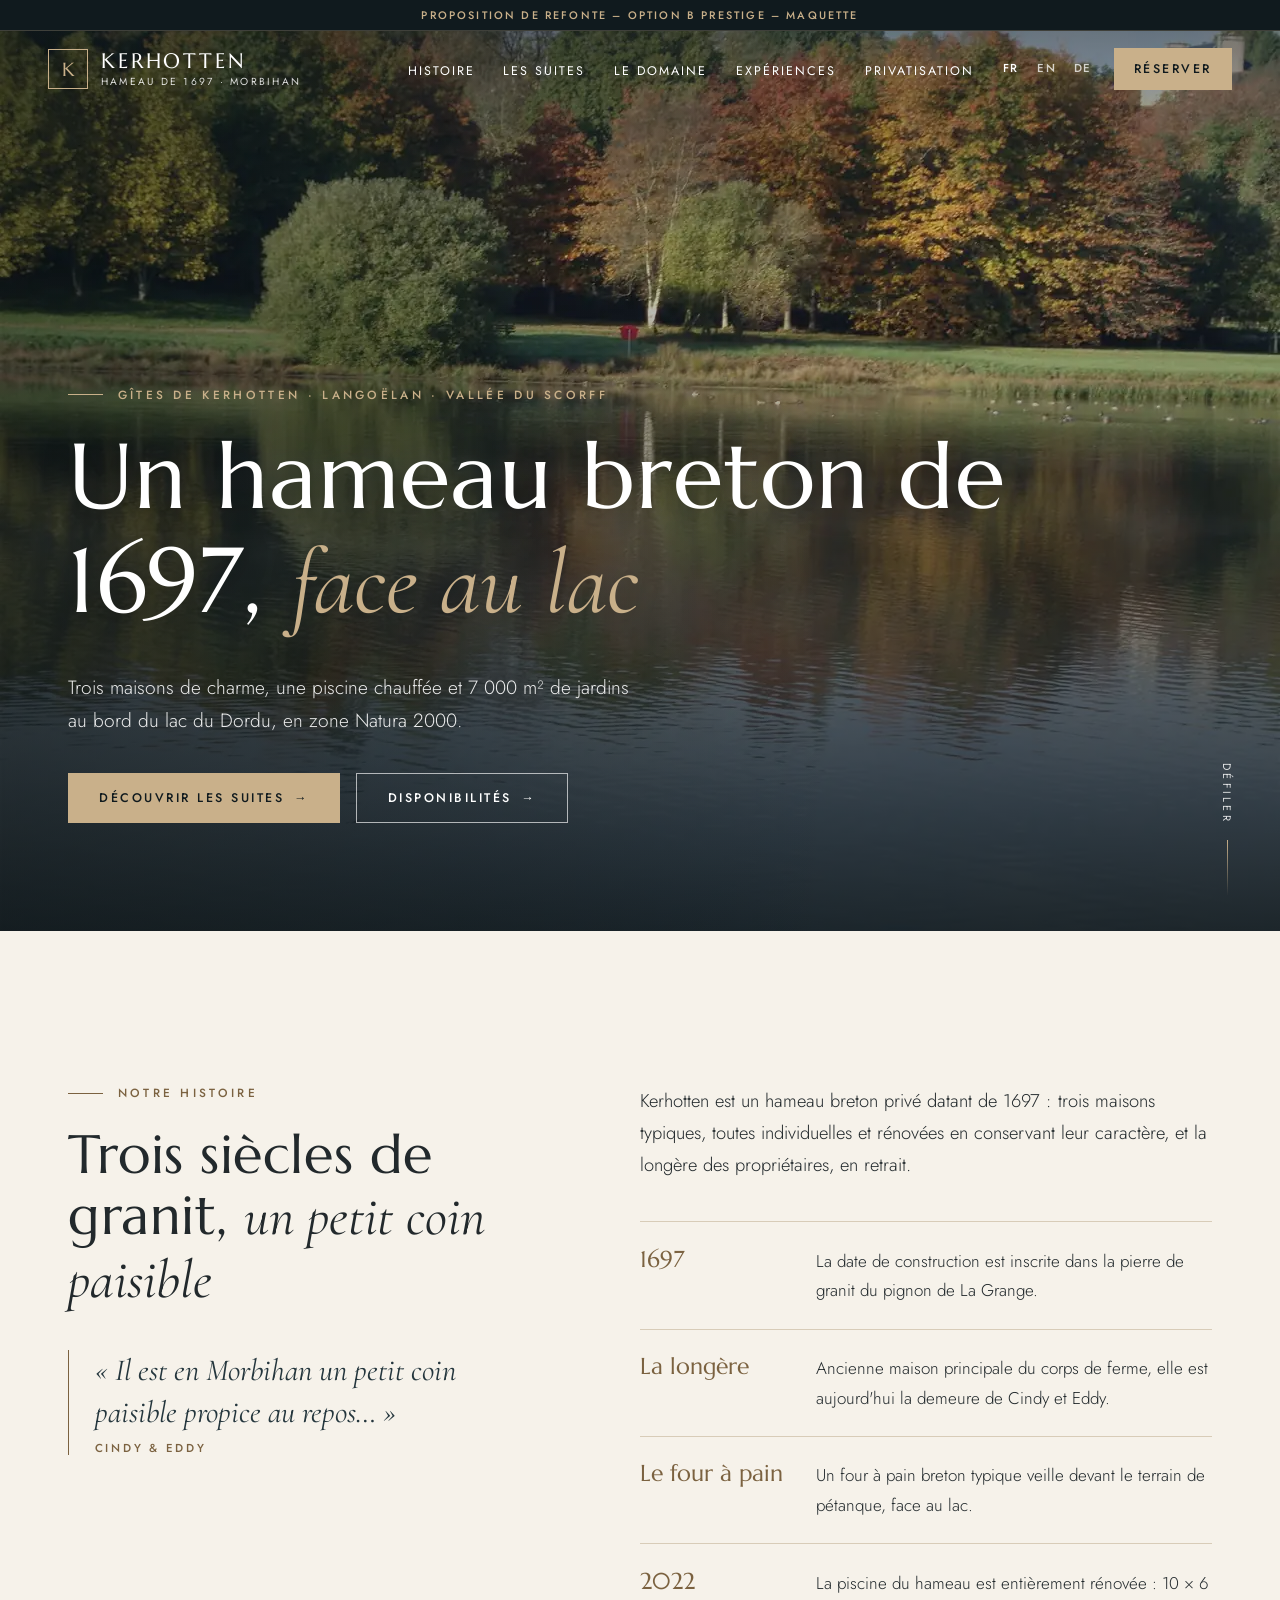
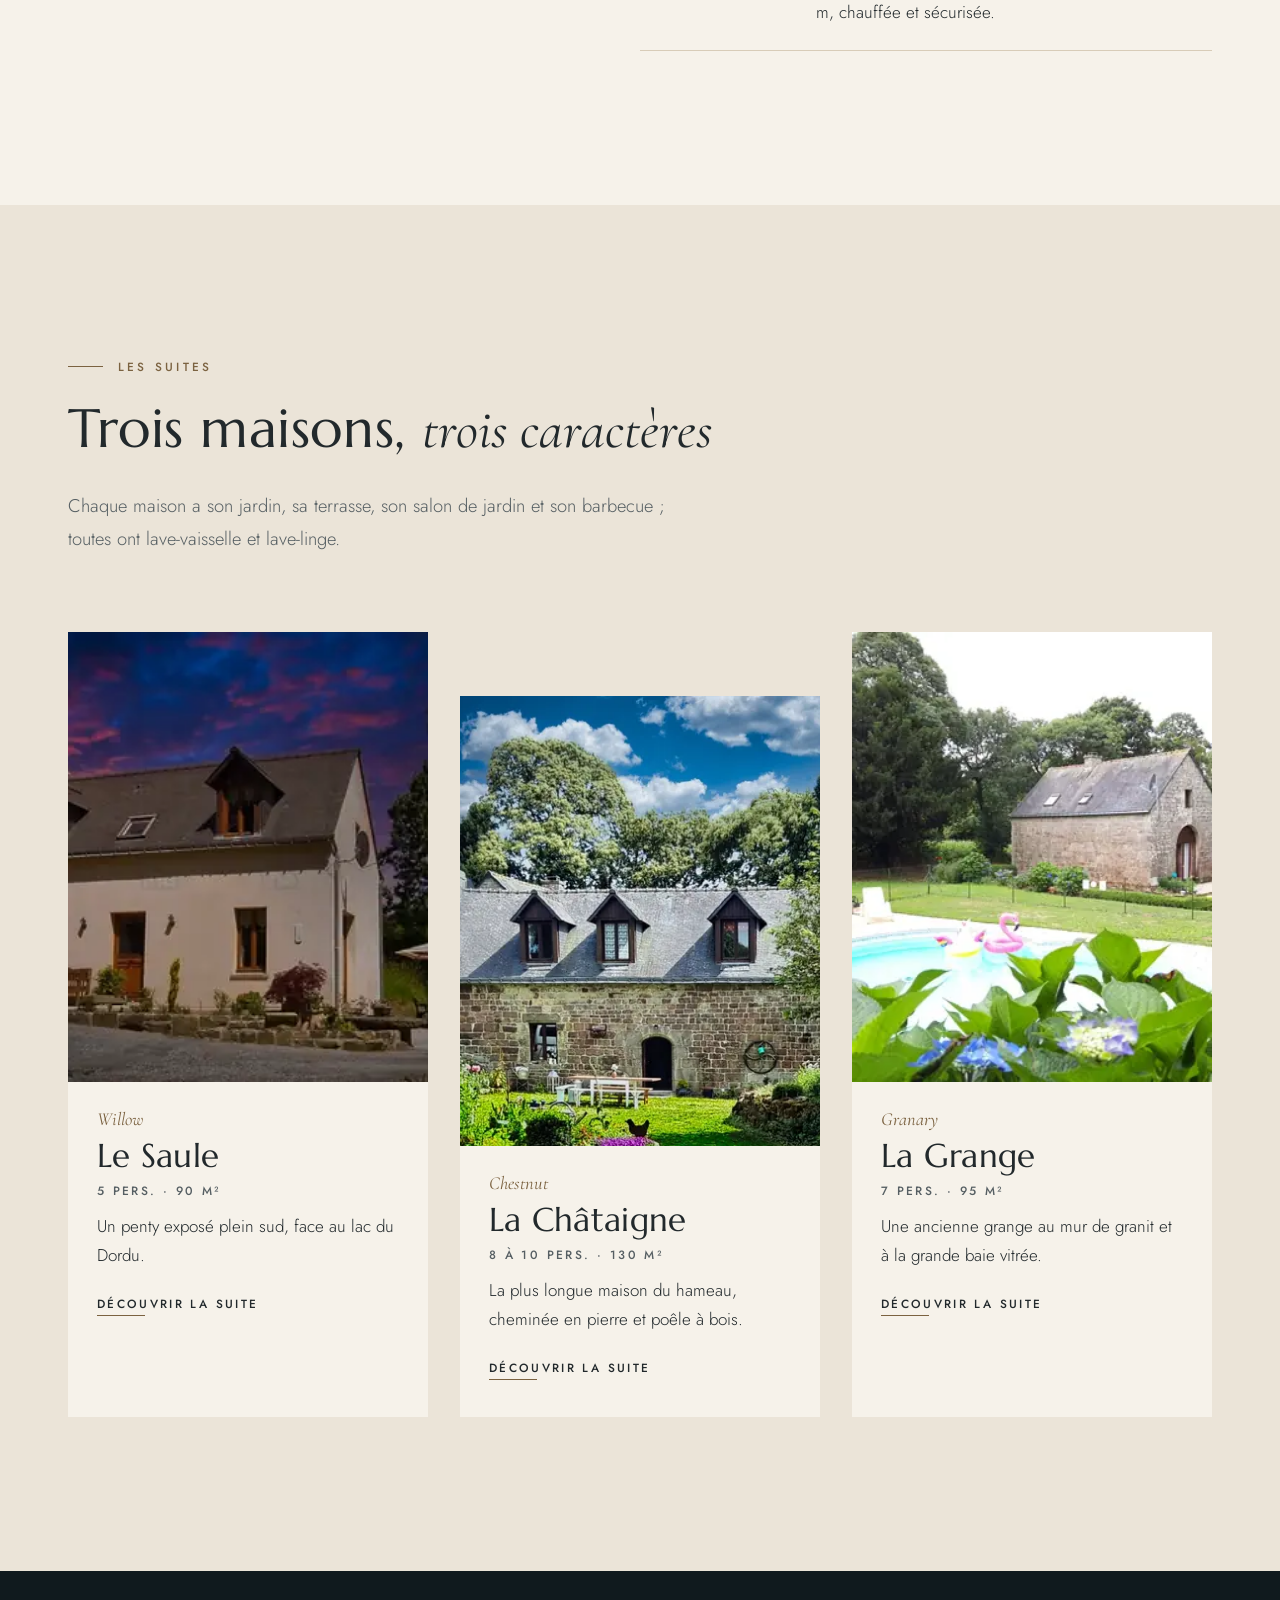
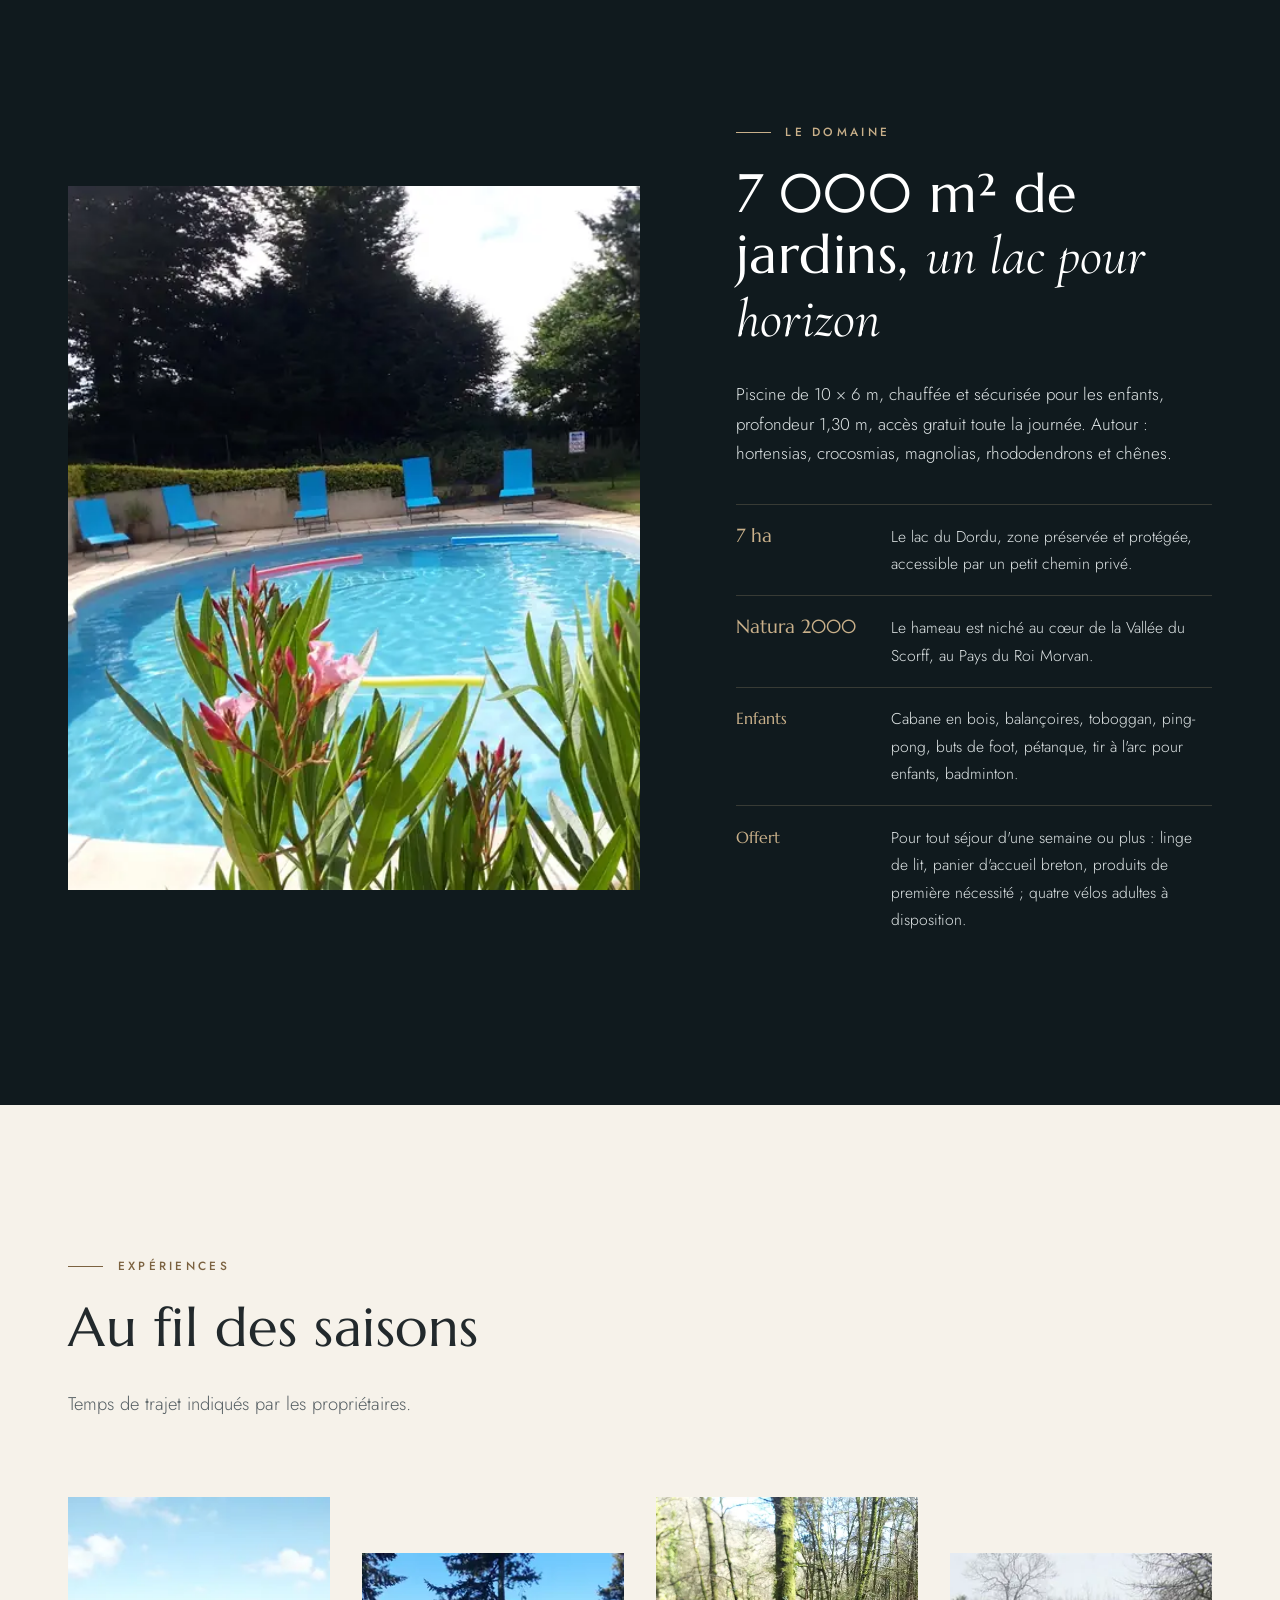
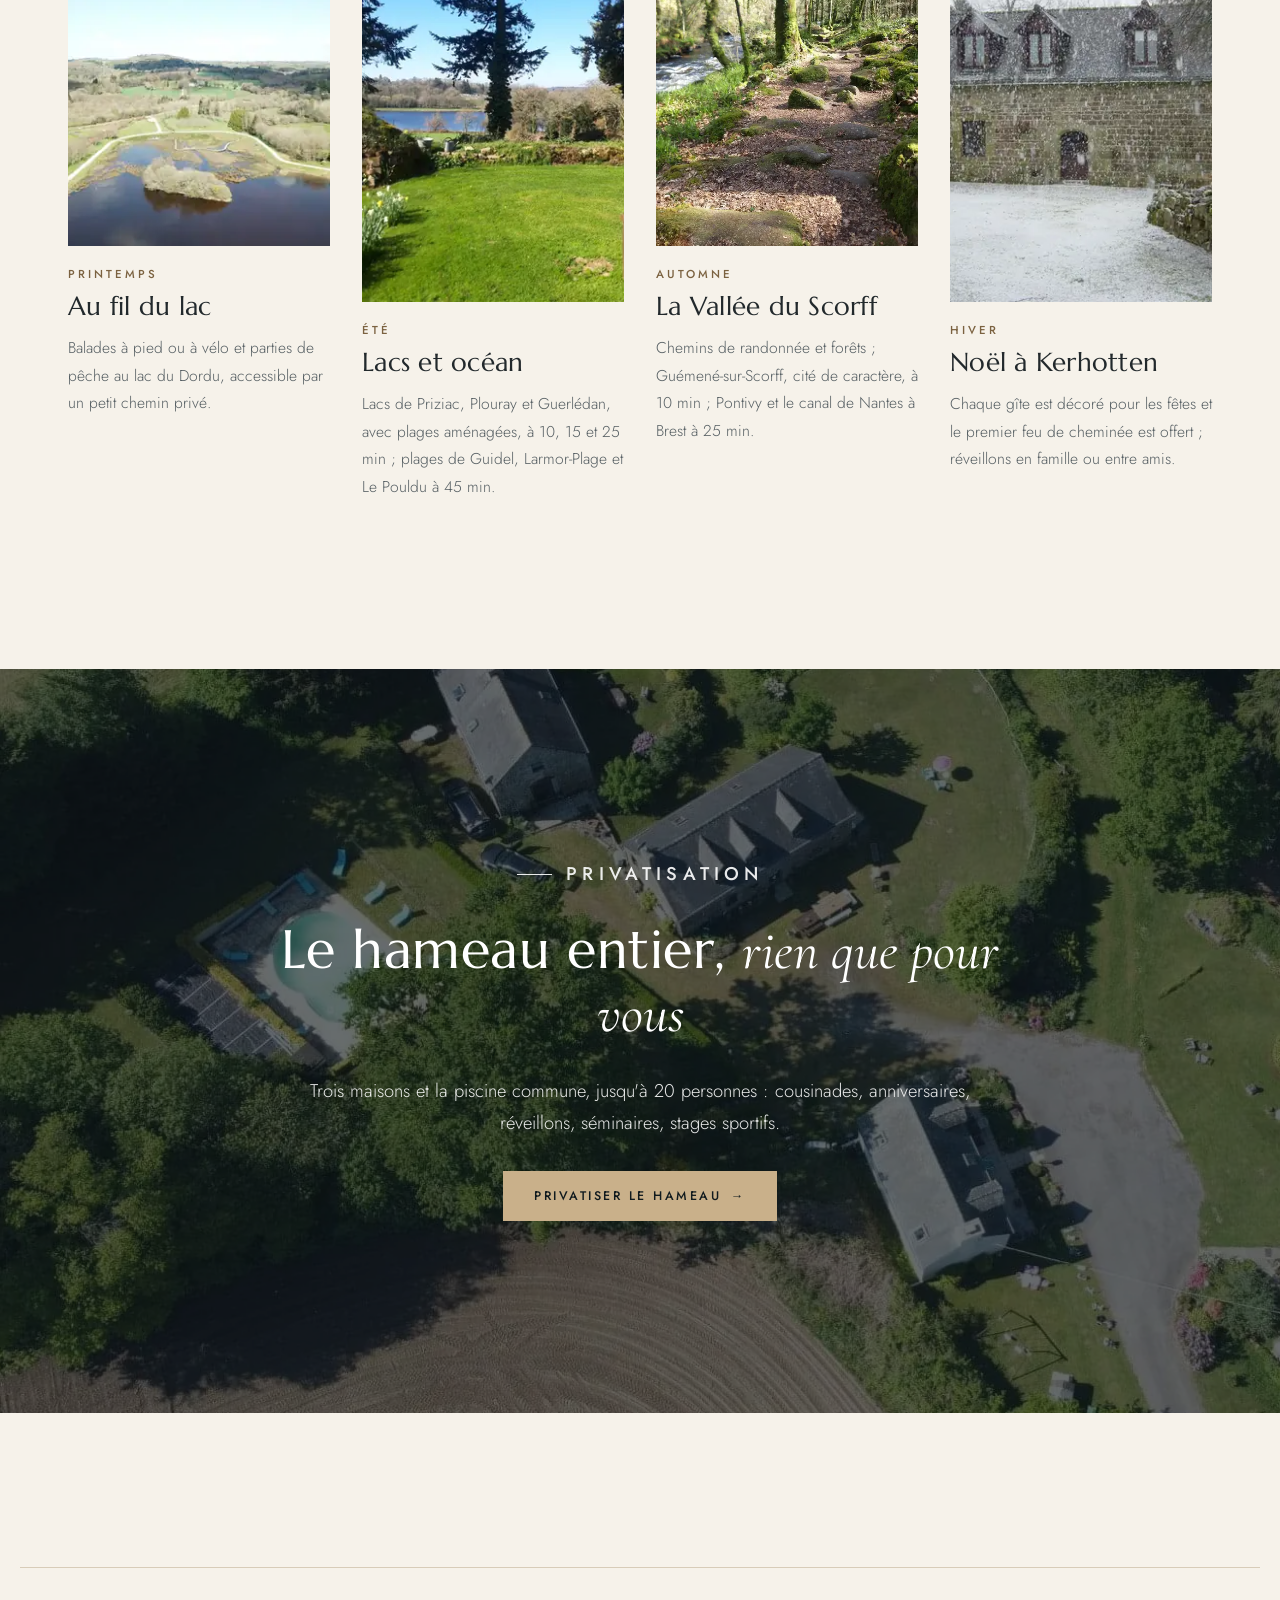
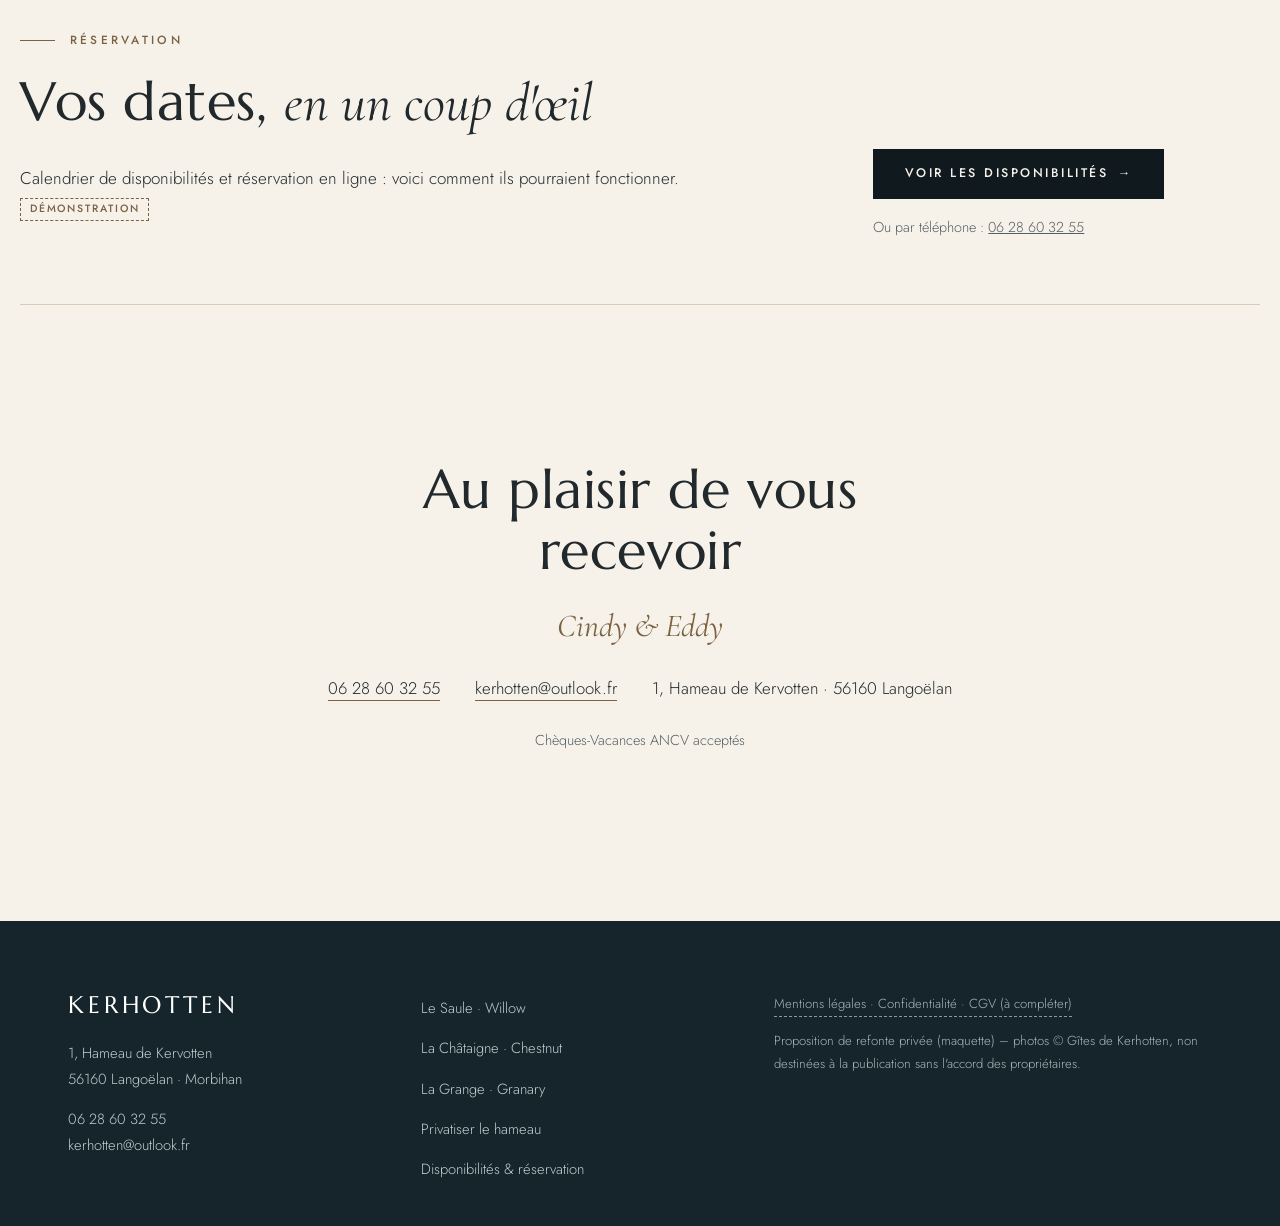
==== index.html @ 7ca5b853 "Option B prestige draft" ====
<!DOCTYPE html>
<!--
  Private redesign proposal, photos © Gîtes de Kerhotten, not for publication without owners' consent.
  Proposition de refonte – Option B « Prestige » – maquette privée. Photos © Gîtes de Kerhotten,
  ne pas publier sans l'accord écrit des propriétaires. Faits repris uniquement de www.gitesdekerhotten.fr ;
  tarifs, disponibilités et paiement = démonstration / emplacements à compléter.
-->
<html lang="fr">
<head>
<meta charset="utf-8">
<meta name="viewport" content="width=device-width, initial-scale=1">
<title data-i18n-doc="kcd90d33">Gîtes de Kerhotten – hameau breton de 1697 face au lac du Dordu, Morbihan</title>
<meta name="description" content="Trois maisons de charme, piscine chauffée et 7 000 m² de jardins face au lac du Dordu, en zone Natura 2000, à Langoëlan (Morbihan). Privatisation jusqu&#x27;à 20 personnes." data-i18n-desc="kdff4231">
<!-- Maquette privée : ne pas indexer (à retirer uniquement après accord des propriétaires) -->
<meta name="robots" content="noindex, nofollow">
<link rel="canonical" href="https://www.gitesdekerhotten.fr/">
<meta name="theme-color" content="#101a1e">
<meta property="og:type" content="website">
<meta property="og:locale" content="fr_FR">
<meta property="og:site_name" content="Gîtes de Kerhotten">
<meta property="og:title" content="Gîtes de Kerhotten – hameau breton de 1697 face au lac du Dordu, Morbihan">
<meta property="og:description" content="Trois maisons de charme, piscine chauffée et 7 000 m² de jardins face au lac du Dordu, en zone Natura 2000, à Langoëlan (Morbihan). Privatisation jusqu&#x27;à 20 personnes.">
<meta property="og:image" content="assets/img/og.jpg">
<meta name="twitter:card" content="summary_large_image">
<link rel="preload" href="assets/fonts/marcellus-latin-400-normal.woff2" as="font" type="font/woff2" crossorigin>
<link rel="preload" href="assets/fonts/jost-latin-400-normal.woff2" as="font" type="font/woff2" crossorigin>
<link rel="preload" as="image" type="image/webp" media="(max-aspect-ratio: 4/5)" imagesrcset="assets/img/hero-automne-p480.webp 480w, assets/img/hero-automne-p720.webp 720w" imagesizes="100vw" fetchpriority="high"><link rel="preload" as="image" type="image/webp" media="(min-aspect-ratio: 4.01/5)" imagesrcset="assets/img/hero-automne-480.webp 480w, assets/img/hero-automne-800.webp 800w, assets/img/hero-automne-1280.webp 1280w" imagesizes="100vw" fetchpriority="high">
<link rel="icon" href="data:image/svg+xml,%3Csvg xmlns='http://www.w3.org/2000/svg' viewBox='0 0 32 32'%3E%3Crect width='32' height='32' fill='%23101a1e'/%3E%3Ctext x='16' y='22' font-size='16' text-anchor='middle' fill='%23c9b08a' font-family='Georgia,serif'%3EK%3C/text%3E%3C/svg%3E">
<style>@font-face{font-family:Marcellus;font-weight:400;font-style:normal;font-display:swap;src:url(assets/fonts/marcellus-latin-400-normal.woff2)format("woff2")}@font-face{font-family:Jost;font-weight:300;font-style:normal;font-display:swap;src:url(assets/fonts/jost-latin-300-normal.woff2)format("woff2")}@font-face{font-family:Jost;font-weight:400;font-style:normal;font-display:swap;src:url(assets/fonts/jost-latin-400-normal.woff2)format("woff2")}@font-face{font-family:Jost;font-weight:500;font-style:normal;font-display:swap;src:url(assets/fonts/jost-latin-500-normal.woff2)format("woff2")}@font-face{font-family:"Cormorant Garamond";font-weight:400;font-style:italic;font-display:swap;src:url(assets/fonts/cormorant-garamond-latin-400-italic.woff2)format("woff2")}:root{--ink:#101a1e;--night:#16252b;--slate:#24363d;--ivory:#f6f2ea;--stone:#ebe4d8;--sand:#d8ccb8;--gold:#c9b08a;--gold-d:#7b6240;--text:#22292c;--muted:#565f63;--display:Marcellus,"Times New Roman",serif;--accent:"Cormorant Garamond",Georgia,serif;--sans:Jost,"Helvetica Neue",Arial,sans-serif;--wrap:1240px;--g:clamp(1.25rem,5vw,3rem);--sec:clamp(5rem,12vw,10rem);--e:cubic-bezier(.22,.61,.36,1)}*,::after,::before{box-sizing:border-box}html{-webkit-text-size-adjust:100%;scroll-behavior:smooth;scroll-padding-top:6rem}body{margin:0;background:var(--ivory);color:var(--text);font:300 1.0625rem/1.75 var(--sans);-webkit-font-smoothing:antialiased;overflow-x:clip}img{max-width:100%;height:auto}img,picture{display:block}.card-img picture,.dom-img picture,.p-img picture,.s-hero-img picture,.season-img picture,picture:has(>.cover){height:100%}a{color:inherit}:focus-visible{outline:2px solid var(--gold-d);outline-offset:3px}.ftr :focus-visible,.hdr:not(.solid) :focus-visible,.hero :focus-visible,.hire :focus-visible,.p-hero :focus-visible{outline-color:var(--gold)}h1,h2,h3{font-family:var(--display);font-weight:400;line-height:1.12;margin:0 0 .55em;letter-spacing:.01em}h1 em,h2 em{font-family:var(--accent);font-style:italic;font-weight:400;letter-spacing:0}h2{font-size:clamp(2rem,4.4vw,3.4rem)}h3{font-size:clamp(1.35rem,2vw,1.6rem)}p{margin:0 0 1em}.wrap{max-width:var(--wrap);margin:0 auto;padding:0 var(--g)}.skip,.sr{position:absolute}.sr{top:0;left:0;width:1px;height:1px;margin:-1px;padding:0;border:0;overflow:hidden;clip:rect(0 0 0 0);clip-path:inset(50%);white-space:nowrap}.skip{left:1rem;top:-5rem;z-index:200;background:var(--ink);color:#fff;padding:.7rem 1rem}.skip:focus{top:1rem}.small{font-size:.9rem;color:var(--muted)}.kicker{font:500 .74rem/1.4 var(--sans);letter-spacing:.28em;text-transform:uppercase;color:var(--gold);margin-bottom:1.4rem;display:flex;align-items:center;gap:.9rem}.kicker::before{content:"";width:2.2rem;height:1px;background:currentColor;flex:none}.kicker-dark{color:var(--gold-d)}.lead{font-size:1.15rem;color:var(--muted);max-width:40rem}.sec{padding:var(--sec)0}.sec-head{max-width:46rem;margin-bottom:clamp(3rem,6vw,5rem)}.btn{display:inline-flex;align-items:center;justify-content:center;gap:.6rem;min-height:50px;padding:.9rem 1.9rem;font:500 .78rem/1.2 var(--sans);letter-spacing:.2em;text-transform:uppercase;text-decoration:none;border:1px solid transparent;cursor:pointer;transition:background-color .4s var(--e),color .4s var(--e),border-color .4s var(--e)}.btn-gold{background:var(--gold);color:var(--ink)}.btn-gold:hover{background:#dcc6a1}.btn-dark{background:var(--ink);color:var(--ivory)}.btn-dark:hover{background:var(--slate)}.btn-line{border-color:rgba(255,255,255,.65);color:#fff}.btn-line:hover{background:rgba(255,255,255,.1)}.btn-line-dark{border-color:var(--ink);color:var(--ink)}.btn-line-dark:hover{background:var(--ink);color:var(--ivory)}.btn-block{width:100%}.btn::after{content:"→";transition:transform .4s var(--e)}.btn:hover::after{transform:translateX(4px)}.btn[href^=mailto]::after,.btn[href^=tel]::after,.hdr-cta::after{content:none}.mock-strip{margin:0;background:var(--ink);color:var(--gold);text-align:center;font:500 .68rem/1.3 var(--sans);letter-spacing:.2em;text-transform:uppercase;padding:.5rem 1rem;position:relative;z-index:60;border-bottom:1px solid rgba(201,176,138,.25)}.hdr{position:sticky;top:0;z-index:50;background:var(--ivory);border-bottom:1px solid rgba(16,26,30,.08);transition:background-color .5s var(--e),border-color .5s}.hire-page .hdr,.home .hdr{position:fixed;left:0;right:0;top:auto;background:0 0;border-color:transparent;color:#fff}.hire-page .hdr.solid,.home .hdr.solid{position:fixed;top:0;background:rgba(16,26,30,.94);border-color:rgba(201,176,138,.2);-webkit-backdrop-filter:blur(8px);backdrop-filter:blur(8px)}.brand,.hdr-in{display:flex;align-items:center}.hdr-in{gap:1.2rem;min-height:76px;max-width:1440px;margin:0 auto;padding:0 var(--g)}.brand{gap:.8rem;text-decoration:none;margin-right:auto}.brand-k{width:40px;height:40px;display:grid;place-items:center;border:1px solid currentColor;font:400 1.2rem/1 var(--display);color:var(--gold-d)}.facts strong,.hero h1 em,.hire-page .brand-k,.home .brand-k,.p-hero h1 em{color:var(--gold)}.brand-t{display:flex;flex-direction:column;font:400 1.3rem/1 var(--display);letter-spacing:.14em}.brand-t,.brand-t small,.nav a{text-transform:uppercase}.brand-t small{font:400 .64rem/1 var(--sans);letter-spacing:.22em;margin-top:.35rem;opacity:.85}.nav ul{gap:1.8rem;list-style:none;margin:0;padding:0}.nav a{text-decoration:none;font:400 .78rem/1 var(--sans);letter-spacing:.16em;padding:.6rem 0;background:linear-gradient(var(--gold),var(--gold))0 100%/0 1px no-repeat;transition:background-size .5s var(--e)}.nav a:hover,.nav a[aria-current],.s-link:hover .more{background-size:100% 1px}.hdr-act{align-items:center;gap:.8rem}.hdr-act,.lang,.nav ul{display:flex}.lang button,.quote footer{font:500 .72rem/1 var(--sans)}.lang button{background:0 0;letter-spacing:.12em;min-width:36px;min-height:40px;opacity:.75;border-bottom:1px solid transparent}.lang button[aria-pressed=true]{opacity:1;border-bottom-color:var(--gold)}.hdr-cta{min-height:42px;padding:.6rem 1.2rem}.burger,.lang button{border:0;color:inherit;cursor:pointer}.burger{display:none;width:44px;height:44px;position:relative}.burger i,.burger i::after,.burger i::before{position:absolute;width:22px;height:1px;background:currentColor;transition:transform .4s var(--e),opacity .3s}.burger i{left:11px;top:22px}.burger i::after,.burger i::before{content:"";left:0}.burger i::before{top:-7px}.burger i::after{top:7px}.burger,.burger[aria-expanded=true] i{background:0 0}.burger[aria-expanded=true] i::before{transform:translateY(7px) rotate(45deg)}.burger[aria-expanded=true] i::after{transform:translateY(-7px) rotate(-45deg)}@media (max-width:1099px){.burger,.nav a,.nav.open{display:block}.hdr-cta,.nav{display:none}.nav{position:absolute;left:0;right:0;top:100%;background:var(--ink);color:var(--ivory);border-top:1px solid rgba(201,176,138,.2)}.nav ul{flex-direction:column;gap:0;padding:.5rem var(--g) 1.5rem}.nav a{padding:1rem 0;font-size:.85rem;border-bottom:1px solid rgba(255,255,255,.08);background:0 0}}@media (max-width:420px){.brand-t small{display:none}.lang button{min-width:32px}.hdr-in{gap:.6rem}.hdr-act{gap:.3rem}}@media (max-width:360px){.brand{gap:.5rem}.brand-k{width:34px;height:34px}.brand-t{font-size:1.05rem;letter-spacing:.08em}.lang button{min-width:30px}}.hero{position:relative;height:100vh;height:100svh;min-height:560px;display:flex;align-items:flex-end;color:#fff;overflow:hidden;background:var(--ink)}.hero-media{position:absolute;inset:0;overflow:hidden}.hero-img,.hero-media picture{width:100%;height:100%}.hero-img{object-fit:cover;transform-origin:55% 45%}.hero-veil{position:absolute;inset:0;background:linear-gradient(90deg,rgba(10,18,21,.45)0,rgba(10,18,21,0) 65%),linear-gradient(180deg,rgba(10,18,21,.55)0,rgba(10,18,21,.15) 25%,rgba(10,18,21,.35) 45%,rgba(10,18,21,.88) 100%)}.hero-txt{position:relative;width:100%;max-width:var(--wrap);margin:0 auto;padding:0 var(--g) clamp(5rem,12vh,8rem)}.hero h1,.p-hero h1{font-size:clamp(2.6rem,7.2vw,6rem);max-width:15ch;margin-bottom:.4em;text-shadow:0 2px 30px rgba(0,0,0,.3)}.hero-sub{font-size:clamp(1.05rem,1.5vw,1.25rem);max-width:36rem;color:rgba(255,255,255,.9)}.hero-cta{display:flex;flex-wrap:wrap;gap:1rem;margin-top:2.2rem}.hero-cta.center{justify-content:center}.scroll-cue{position:absolute;right:var(--g);bottom:2.2rem;writing-mode:vertical-rl;font:400 .68rem/1 var(--sans);letter-spacing:.3em;text-transform:uppercase;text-decoration:none;color:rgba(255,255,255,.85);padding-bottom:4.5rem}.scroll-cue::after{content:"";position:absolute;left:50%;bottom:0;width:1px;height:3.5rem;background:linear-gradient(var(--gold),transparent)}@media (max-width:700px){.scroll-cue{display:none}}.story-grid{display:grid;gap:3rem}.quote{margin:2.5rem 0 0;padding:0 0 0 1.6rem;border-left:1px solid var(--gold-d)}.quote p{font:italic 400 clamp(1.5rem,2.4vw,2rem)/1.35 var(--accent);color:var(--slate);margin-bottom:.6rem}.quote footer{letter-spacing:.24em;text-transform:uppercase;color:var(--gold-d)}.story-body>p{font-size:1.15rem}.timeline{list-style:none;margin:2.5rem 0 0;padding:0;border-top:1px solid var(--sand)}.timeline li{display:grid;grid-template-columns:9.5rem 1fr;gap:1.5rem;padding:1.4rem 0;border-bottom:1px solid var(--sand);align-items:baseline}.timeline p{margin:0}.tl-y{font:400 1.45rem/1.2 var(--display);color:var(--gold-d)}@media (max-width:560px){.timeline li{grid-template-columns:1fr;gap:.3rem}}@media (min-width:960px){.story-grid{grid-template-columns:5fr 6fr;gap:6rem;align-items:start}.story-lead{position:sticky;top:8rem}}.suites{background:var(--stone)}.suite-cards{list-style:none;margin:0;padding:0;display:grid;gap:2.5rem}.s-link{display:block;text-decoration:none;color:inherit;height:100%;background:var(--ivory)}.s-img{aspect-ratio:4/5;overflow:hidden}.cover,.s-img picture{width:100%;height:100%;object-fit:cover}.s-img img,.season-img img{transition:transform 1.4s var(--e)}.s-link:hover .s-img img,.season:hover .season-img img{transform:scale(1.05)}.s-txt{padding:1.8rem 1.8rem 2.2rem}.s-en{font:italic 400 1.15rem/1 var(--accent);color:var(--gold-d);margin-bottom:.5rem}.s-txt h3{font-size:clamp(1.8rem,2.6vw,2.2rem);margin-bottom:.3em}.more,.s-spec{letter-spacing:.2em;text-transform:uppercase}.s-spec{font:500 .75rem/1.3 var(--sans);color:var(--muted)}.more{display:inline-block;margin-top:.4rem;font:500 .74rem/1 var(--sans);padding-bottom:.4rem;background:linear-gradient(var(--gold-d),var(--gold-d))0 100%/30% 1px no-repeat;transition:background-size .6s var(--e)}@media (min-width:900px){.suite-cards{grid-template-columns:repeat(3,1fr);gap:2rem}.s-card:nth-child(2){margin-top:4rem}}.domaine{background:var(--ink);color:#dfe5e6}.domaine h2,.hire h2,.hire-cta h2{color:#fff}.dom-grid{display:grid;gap:3rem;align-items:center}.dom-img{aspect-ratio:4/5;overflow:hidden}.facts{list-style:none;padding:0;margin:2.2rem 0 0;display:grid;gap:0}.facts li{display:grid;grid-template-columns:8.5rem 1fr;gap:1.2rem;padding:1.1rem 0;border-top:1px solid rgba(201,176,138,.22)}.facts strong{font:400 1.2rem/1.3 var(--display)}.facts span{font-size:.98rem}@media (max-width:560px){.facts li{grid-template-columns:1fr;gap:.2rem}}@media (min-width:960px){.dom-grid{grid-template-columns:6fr 5fr;gap:6rem}.dom-img{aspect-ratio:auto;height:44rem}}.seasons{list-style:none;margin:0;padding:0;display:grid;gap:3rem 2rem}.season-img{aspect-ratio:4/3;overflow:hidden;margin-bottom:1.4rem}@media (min-width:700px){.season-img{aspect-ratio:3/4}}.season-n{font:500 .72rem/1 var(--sans);letter-spacing:.26em;text-transform:uppercase;color:var(--gold-d);margin-bottom:.7rem}.season p:last-child{font-size:.98rem;color:var(--muted)}@media (min-width:700px){.seasons{grid-template-columns:1fr 1fr}}@media (min-width:1100px){.seasons{grid-template-columns:repeat(4,1fr)}.season:nth-child(even){margin-top:3.5rem}}.hire{position:relative;color:#fff;overflow:hidden;background:var(--ink);padding:clamp(7rem,16vw,12rem)0}.hire-bg,.hire-bg::after{position:absolute;inset:0}.dom-img picture,.g-item picture,.hire-bg picture,.p-hero-img picture{height:100%}.hire-bg::after{content:"";background:rgba(10,18,21,.62)}.hire-in{position:relative;max-width:52rem;text-align:center}.hire-in .kicker{justify-content:center}.hire p{font-size:1.15rem;color:rgba(255,255,255,.9);margin-bottom:2rem}.bt-grid{display:grid;gap:2rem;align-items:end;border-top:1px solid var(--sand);border-bottom:1px solid var(--sand);padding:clamp(2.5rem,6vw,4rem)0}.bt-act .small{margin:1rem 0 0}@media (min-width:900px){.bt-grid{grid-template-columns:2fr 1fr;gap:5rem}}.demo-tag,.ph-tag{display:inline-block;font:500 .66rem/1 var(--sans);letter-spacing:.18em;text-transform:uppercase;color:var(--gold-d);border:1px dashed var(--gold-d);padding:.35rem .55rem;vertical-align:middle}.closing{text-align:center;padding-top:0}.closing-in{max-width:46rem}.lay h3,.sign{color:var(--gold-d)}.sign{font:italic 400 2rem/1 var(--accent)}.contact-line{list-style:none;padding:0;margin:2rem 0 1.5rem;display:flex;flex-wrap:wrap;justify-content:center;gap:.6rem 2.2rem;font-size:1.05rem}.contact-line a{border-bottom:1px solid var(--gold-d)}.hire-cta{background:var(--ink);color:#dfe5e6;text-align:center}.hire-cta .small{color:#b8c3c6;margin-top:1.5rem}.ftr{background:var(--night);color:#c3cdd0;padding:4.5rem 0 2.5rem;font-size:.92rem}.contact-line a,.ftr a{text-decoration:none}.ftr a:hover{color:var(--gold)}.ftr-grid{display:grid;gap:2.5rem}.ftr-brand,.specs dt{text-transform:uppercase}.ftr-brand{font:400 1.5rem/1 var(--display);letter-spacing:.16em;color:#fff}.ftr-links{list-style:none;padding:0;margin:0;display:grid;gap:.5rem}.ftr-links a{display:inline-block;padding:.2rem 0}.ftr-legal{font-size:.82rem;color:#aab6ba}.ph-inline{border-bottom:1px dashed #8d999d;display:inline-block}@media (min-width:900px){.ftr-grid{grid-template-columns:1fr 1fr 1.4fr}}.crumbs{padding-top:1.4rem;padding-bottom:1.4rem;font-size:.82rem;letter-spacing:.06em;color:var(--muted)}.crumbs a{text-decoration:none;border-bottom:1px solid var(--sand)}.s-hero{display:grid;gap:2.5rem;padding-bottom:var(--sec)}.s-hero-img{aspect-ratio:4/3;overflow:hidden;background:var(--stone)}.s-hero h1{font-size:clamp(2.8rem,6vw,5rem);margin-bottom:.3em}.specs{display:grid;grid-template-columns:repeat(3,1fr);margin:2rem 0;border-top:1px solid var(--sand);border-bottom:1px solid var(--sand)}.specs div{padding:1rem .8rem 1rem 0}.specs div+div{padding-left:.9rem;border-left:1px solid var(--sand)}.specs dt{font:500 .66rem/1.3 var(--sans);letter-spacing:.2em;color:var(--muted)}.specs dd{margin:.3rem 0 0;font:400 1.08rem/1.3 var(--display)}.ph-box{font-size:.92rem;background:repeating-linear-gradient(-45deg,transparent 0 8px,rgba(123,98,64,.06) 8px 16px);border:1px dashed var(--gold-d);padding:.8rem 1rem;color:#4b3c26}.s-cta{display:flex;flex-wrap:wrap;gap:1rem;margin-top:1.8rem}@media (min-width:960px){.s-hero{grid-template-columns:7fr 5fr;gap:4.5rem;align-items:center}.s-hero-img{aspect-ratio:auto;height:min(78vh,720px)}}@media (max-width:420px){.specs{grid-template-columns:1fr}.specs div+div{padding-left:0;border-left:0;border-top:1px solid var(--sand)}}.layout-sec{background:var(--stone)}.lay-grid{display:grid;gap:1px;background:var(--sand);border:1px solid var(--sand)}.lay{background:var(--ivory);padding:2rem}.lay h3{font-size:1.3rem}.lay p{margin:0}@media (min-width:900px){.lay-grid{grid-template-columns:repeat(3,1fr)}}.gallery{list-style:none;margin:2rem 0 0;padding:0;display:grid;grid-template-columns:repeat(2,1fr);gap:.75rem}.g-item{display:block;width:100%;padding:0;border:0;background:var(--stone);cursor:zoom-in;position:relative;overflow:hidden;aspect-ratio:4/3;color:#fff;text-align:left;font:inherit}.g-item img{width:100%;height:100%;object-fit:cover;transition:transform 1.2s var(--e),opacity .4s}.g-item:focus-visible img,.g-item:hover img{transform:scale(1.05)}.g-cap{position:absolute;left:0;right:0;bottom:0;padding:2rem .9rem .7rem;font-size:.85rem;line-height:1.35;background:linear-gradient(transparent,rgba(10,18,21,.82));opacity:0;transform:translateY(6px);transition:opacity .4s,transform .4s var(--e)}.g-item:focus-visible .g-cap,.g-item:hover .g-cap{opacity:1;transform:none}@media (hover:none){.g-cap{opacity:1;transform:none}}@media (min-width:760px){.gallery{grid-template-columns:repeat(3,1fr);gap:1rem}.gallery li:first-child{grid-column:span 2;grid-row:span 2;position:relative}.gallery li:first-child .g-item{position:absolute;inset:0;aspect-ratio:auto;height:auto}}.others{background:var(--ink);color:#fff;padding:clamp(4rem,8vw,6rem)0}.others h2{font-size:clamp(1.6rem,3vw,2.2rem)}.others-list{list-style:none;margin:0;padding:0;display:grid;gap:1px;background:rgba(201,176,138,.25)}.others-list a{display:flex;flex-direction:column;gap:.3rem;padding:1.6rem;background:var(--ink);text-decoration:none;transition:background-color .4s}.others-list a:hover{background:var(--slate)}.o-en{font:italic 400 1.1rem/1 var(--accent);color:var(--gold)}.o-fr{font:400 1.5rem/1.2 var(--display)}@media (min-width:760px){.others-list{grid-template-columns:repeat(3,1fr)}}.lb{padding:0;border:0;background:0 0;max-width:100vw;max-height:100vh;width:100vw;height:100vh;margin:0;color:#fff}.lb::backdrop{background:rgba(8,14,17,.94)}.lb-in{position:relative;width:100%;height:100%;display:grid;place-items:center;padding:4.5rem 4rem}.lb-fig{margin:0;display:flex;flex-direction:column;align-items:center;gap:1rem;max-width:100%;max-height:100%}.lb-fig img{max-width:min(1280px,100%);max-height:calc(100vh - 11rem);width:auto;height:auto;object-fit:contain}.lb-fig figcaption{font-size:.95rem;text-align:center;color:#e5e9ea}.lb-count{color:var(--gold);margin-left:.6rem;font-size:.82rem;letter-spacing:.12em}.lb-btn{position:absolute;width:52px;height:52px;border:1px solid rgba(255,255,255,.35);background:rgba(16,26,30,.6);color:#fff;font:300 2rem/1 var(--sans);cursor:pointer;display:grid;place-items:center;transition:background-color .3s,border-color .3s}.lb-btn:hover{background:var(--slate);border-color:var(--gold)}.lb-next,.lb-prev{top:50%;transform:translateY(-50%)}.lb-prev{left:1rem}.lb-next{right:1rem}.lb-close{right:1rem;top:1rem}@media (max-width:600px){.lb-in{padding:4.5rem .5rem 6rem}.lb-next,.lb-prev{top:auto;bottom:1rem;transform:none}.lb-prev{left:calc(50% - 60px)}.lb-next{right:calc(50% - 60px)}}.lb-open body,.p-hero{overflow:hidden}.p-hero{position:relative;min-height:88vh;min-height:88svh;display:flex;align-items:flex-end;color:#fff;background:var(--ink)}.p-hero-img{position:absolute;inset:0}.p-hero-txt{position:relative;width:100%;padding-bottom:clamp(4rem,10vh,7rem)}.facts-band{background:var(--ink);color:#dfe5e6;border-top:1px solid rgba(201,176,138,.22)}.fb{list-style:none;margin:0 auto;display:grid;grid-template-columns:1fr 1fr;gap:1.6rem 1rem;padding-top:2.2rem;padding-bottom:2.2rem}.fb li{display:flex;flex-direction:column}.fb strong{font:400 clamp(1.6rem,3vw,2.3rem)/1.1 var(--display);color:var(--gold)}.fb span{font-size:.85rem;letter-spacing:.06em}@media (min-width:800px){.fb{grid-template-columns:repeat(4,1fr)}}.occ-grid{display:grid;gap:2.5rem}.occ{list-style:none;margin:0;padding:0;border-top:1px solid var(--sand)}.occ li,.serv li{border-bottom:1px solid var(--sand)}.occ li{padding:1.05rem 0 1.05rem 2rem;position:relative}.occ li::before{content:"";position:absolute;left:0;top:1.75rem;width:1rem;height:1px;background:var(--gold-d)}@media (min-width:960px){.occ-grid{grid-template-columns:5fr 6fr;gap:6rem}}.cal-month button.free:hover,.compo{background:var(--stone)}.compo-list{list-style:none;padding:0;margin:0 0 1.5rem;display:grid;gap:1rem}.compo-list a{display:flex;flex-wrap:wrap;justify-content:space-between;align-items:baseline;gap:.5rem 2rem;padding:1.6rem 1.8rem;background:var(--ivory);text-decoration:none;transition:background-color .4s}.compo-list a:hover{background:#fff}.c-name{font:400 1.6rem/1.2 var(--display)}.c-name small{font:italic 400 1.1rem var(--accent);color:var(--gold-d);margin-left:.4rem}.c-spec,.demo-banner strong{font:500 .78rem/1.3 var(--sans);letter-spacing:.18em;text-transform:uppercase;color:var(--muted)}.serv-grid{display:grid;gap:3rem;align-items:center}.serv-img{aspect-ratio:3/4;overflow:hidden}.serv{list-style:none;padding:0;margin:0 0 1.6rem}.serv li{padding:.85rem 0}@media (min-width:960px){.serv-grid{grid-template-columns:4fr 6fr;gap:6rem}}.book-head{max-width:52rem;margin-bottom:2.5rem}.book-head h1{font-size:clamp(2.4rem,5vw,4rem)}.demo-banner{display:flex;flex-wrap:wrap;gap:.4rem 1rem;align-items:baseline;border:1px dashed var(--gold-d);background:rgba(201,176,138,.12);padding:1rem 1.2rem;font-size:.95rem;margin:1.5rem 0 2rem}.demo-banner strong{font:500 .72rem/1 var(--sans);letter-spacing:.22em;color:var(--gold-d)}.steps{list-style:none;margin:0;padding:0;display:grid;grid-template-columns:repeat(4,minmax(0,1fr));gap:.5rem;font-size:.78rem;letter-spacing:.06em;color:var(--muted)}.steps li{border-top:2px solid var(--sand);padding-top:.6rem;display:flex;flex-direction:column;gap:.15rem;min-width:0;overflow-wrap:anywhere}@media (max-width:420px){.steps{font-size:.68rem;letter-spacing:.02em}}.steps li span{font:400 1rem/1 var(--display)}.steps li.on{color:var(--text)}.book-grid{display:grid;gap:2.5rem}@media (min-width:1000px){.book-grid{grid-template-columns:1fr 380px;gap:3.5rem;align-items:start}.summary{position:sticky;top:7rem}}.suite-pick{border:0;padding:0;margin:0 0 2rem;display:grid;gap:.6rem;min-width:0}.suite-pick legend{font:400 1.3rem/1.2 var(--display);margin-bottom:1rem;padding:0}.sp{display:flex;align-items:center;gap:.9rem;padding:.9rem 1.1rem;border:1px solid var(--sand);background:#fff;cursor:pointer;transition:border-color .3s}.sp:hover,.steps li.on{border-color:var(--gold-d)}.sp:has(input:checked){border-color:var(--ink);box-shadow:inset 3px 0 0 var(--gold-d)}.sp input{accent-color:var(--ink);width:18px;height:18px;flex:none}.sp b{font:400 1.1rem var(--display)}.sp small{display:block;font-size:.82rem;color:var(--muted)}@media (min-width:640px){.suite-pick{grid-template-columns:1fr 1fr}.suite-pick legend{grid-column:1/-1}}.cal-wrap{background:#fff;border:1px solid var(--sand);padding:clamp(1rem,3vw,1.8rem)}.cal-bar{display:flex;align-items:center;justify-content:space-between;gap:1rem;margin-bottom:1rem}.cal-hint{margin:0;font-size:.95rem;text-align:center}.cal-nav{width:44px;height:44px;border:1px solid var(--sand);background:0 0;font-size:1.4rem;cursor:pointer;flex:none;color:var(--ink)}.cal-nav:disabled{opacity:.35;cursor:default}.cal-months{display:grid;gap:2rem}@media (min-width:700px){.cal-months{grid-template-columns:1fr 1fr}}.cal-month h2{font-size:1.15rem;text-transform:capitalize;text-align:center;margin-bottom:.8rem}.cal-month table{width:100%;border-collapse:collapse;table-layout:fixed}.cal-month th{font:500 .7rem/1 var(--sans);color:var(--muted);padding:.4rem 0;text-transform:uppercase}.cal-month td{padding:2px}.cal-month button{width:100%;aspect-ratio:1;min-height:36px;border:0;background:0 0;font:400 .92rem/1 var(--sans);color:var(--text);cursor:pointer;transition:background-color .2s}.cal-month button.booked{color:#8a7f73;background:repeating-linear-gradient(-45deg,#f1ebe1 0 4px,#e4dbcd 4px 8px);text-decoration:line-through;cursor:not-allowed}.cal-month button.past{color:#9aa1a4;cursor:default}.cal-month button.range{background:var(--stone)}.cal-month button.sel{background:var(--ink);color:#fff}.legend{list-style:none;padding:0;margin:1.2rem 0 0;display:flex;flex-wrap:wrap;gap:.5rem 1.5rem;font-size:.82rem;color:var(--muted)}.legend li{display:flex;align-items:center;gap:.5rem}.legend i{width:16px;height:16px;border:1px solid var(--sand)}.lg-free{background:#fff}.lg-booked{background:repeating-linear-gradient(-45deg,#f1ebe1 0 3px,#e4dbcd 3px 6px)}.lg-sel,.summary{background:var(--ink)}.summary{color:#e3e8e9;padding:2rem}.summary h2{font-size:1.6rem;color:#fff}.guests{display:grid;gap:.8rem;margin-bottom:1.5rem}.stepper,.stepper>div{display:flex;align-items:center}.stepper{justify-content:space-between}.stepper>div{gap:.6rem}.stepper button{width:40px;height:40px;border:1px solid rgba(201,176,138,.5);background:0 0;color:#fff;font-size:1.1rem;cursor:pointer}.stepper button:hover,.summary .ph-tag{border-color:var(--gold)}.stepper output{min-width:1.6rem;text-align:center;font:400 1.15rem var(--display)}.sum-list{margin:0 0 1.2rem;border-top:1px solid rgba(201,176,138,.25)}.sum-list div{display:flex;justify-content:space-between;gap:1rem;padding:.7rem 0;border-bottom:1px solid rgba(201,176,138,.15);font-size:.92rem}.sum-list dt{color:#b3bfc2}.sum-list dd{margin:0;text-align:right;color:#fff}.summary .ph-tag{color:var(--gold)}.summary .btn-dark{background:var(--gold);color:var(--ink)}.summary .btn-dark:hover{background:#dcc6a1}.form-msg{color:#f2c6b6;font-size:.9rem;margin:0}.form-msg:not(:empty){margin-bottom:1rem}.pay{margin-top:1.6rem;padding-top:1.4rem;border-top:1px solid rgba(201,176,138,.3)}.pay:focus{outline:0}.pay-title{font:400 1.1rem var(--display);color:#fff}.pay-slot{border:1px dashed var(--gold);padding:1rem;font-size:.9rem;background:repeating-linear-gradient(-45deg,transparent 0 8px,rgba(201,176,138,.07) 8px 16px)}.pay-slot p:last-child{margin:0}.pay-note{font-size:.9rem;color:var(--gold);margin:1rem 0}.pay .btn-line-dark{border-color:rgba(255,255,255,.5);color:#fff}.pay .btn-line-dark:hover{background:rgba(255,255,255,.1)}.pay .small{color:#b3bfc2;margin-top:.8rem}@media (prefers-reduced-motion:no-preference){.hero-img{animation:kb 28s ease-in-out infinite alternate}@keyframes kb{0%{transform:scale(1)}to{transform:scale(1.14) translate(-1.5%,-1%)}}.hero-txt>*{animation:up 1.4s var(--e) both}.hero-txt>:nth-child(2){animation-delay:.12s}.hero-txt>:nth-child(3){animation-delay:.24s}.hero-txt>:nth-child(4){animation-delay:.36s}@keyframes up{0%{opacity:0;transform:translateY(22px)}to{opacity:1;transform:none}}@supports (animation-timeline:view()){.rv{animation:rv linear both;animation-timeline:view();animation-range:entry 5%entry 40%}@keyframes rv{0%{opacity:0;transform:translateY(32px)}to{opacity:1;transform:none}}}}@media (prefers-reduced-motion:reduce){html{scroll-behavior:auto}*,::after,::before{animation:none!important;transition-duration:.01ms!important}}.g-item[data-full*=-plan] img{object-fit:contain;background:#fff}</style>
<script>document.documentElement.classList.add('js')</script>
<script src="assets/js/site.min.js" defer></script>
</head>
<body class="home">
<a class="skip" href="#main"><span data-i18n="kb6ce5fa">Aller au contenu</span></a>
<p class="mock-strip"><span data-i18n="kf66d534">Proposition de refonte – Option B Prestige – maquette</span></p>
<header class="hdr" id="hdr">
  <div class="hdr-in">
    <a class="brand" href="index.html"><span class="brand-k" aria-hidden="true">K</span><span class="brand-t">Kerhotten<small><span data-i18n="k88d743f">Hameau de 1697 · Morbihan</span></small></span></a>
    <nav class="nav" id="nav" aria-label="Navigation principale" data-i18n-aria-label="kb05a0cd">
      <ul>
<li><a href="index.html#histoire"><span data-i18n="k819b269">Histoire</span></a></li>
<li><a href="index.html#suites"><span data-i18n="k9edbec7">Les suites</span></a></li>
<li><a href="index.html#domaine"><span data-i18n="k54e262f">Le domaine</span></a></li>
<li><a href="index.html#experiences"><span data-i18n="k812bb7f">Expériences</span></a></li>
<li><a href="privatisation.html"><span data-i18n="ka197ff5">Privatisation</span></a></li>
      </ul>
    </nav>
    <div class="hdr-act">
      <div class="lang" role="group" aria-label="Langue · Language · Sprache">
        <button type="button" data-lang="fr" aria-pressed="true" lang="fr">FR</button><button type="button" data-lang="en" aria-pressed="false" lang="en">EN</button><button type="button" data-lang="de" aria-pressed="false" lang="de">DE</button>
      </div>
      <a class="btn btn-gold hdr-cta" href="reserver.html"><span data-i18n="k66136f4">Réserver</span></a>
      <button type="button" class="burger" aria-expanded="false" aria-controls="nav"><span class="sr"><span data-i18n="kb615412">Menu</span></span><i aria-hidden="true"></i></button>
    </div>
  </div>
</header>
<main id="main">
<script type="application/ld+json">
{"@context":"https://schema.org","@type":"LodgingBusiness","name":"Gîtes de Kerhotten","url":"https://www.gitesdekerhotten.fr/","email":"kerhotten@outlook.fr","telephone":"+33628603255","image":"assets/img/og.jpg",
"description":"Hameau breton privé datant de 1697 : 3 gîtes, piscine chauffée et 7 000 m² de jardins face au lac du Dordu, Vallée du Scorff, zone Natura 2000.",
"address":{"@type":"PostalAddress","streetAddress":"1, Hameau de Kervotten","postalCode":"56160","addressLocality":"Langoëlan","addressRegion":"Bretagne","addressCountry":"FR"},
"paymentAccepted":"Chèques-Vacances ANCV",
"amenityFeature":[{"@type":"LocationFeatureSpecification","name":"Piscine chauffée et sécurisée 10 × 6 m, rénovée en 2022","value":true},{"@type":"LocationFeatureSpecification","name":"Jardins de 7 000 m²","value":true},{"@type":"LocationFeatureSpecification","name":"Accès privé au lac du Dordu","value":true},{"@type":"LocationFeatureSpecification","name":"Aire de jeux pour enfants","value":true}],
"containsPlace":[
{"@type":"Accommodation","name":"Le Saule – Willow","url":"le-saule.html","occupancy":{"@type":"QuantitativeValue","maxValue":5},"floorSize":{"@type":"QuantitativeValue","value":90,"unitCode":"MTK"}},
{"@type":"Accommodation","name":"La Châtaigne – Chestnut","url":"la-chataigne.html","occupancy":{"@type":"QuantitativeValue","minValue":8,"maxValue":10},"floorSize":{"@type":"QuantitativeValue","value":130,"unitCode":"MTK"}},
{"@type":"Accommodation","name":"La Grange – Granary","url":"la-grange.html","occupancy":{"@type":"QuantitativeValue","maxValue":7},"floorSize":{"@type":"QuantitativeValue","value":95,"unitCode":"MTK"}}]}
</script>

<section class="hero" aria-labelledby="h1">
  <div class="hero-media" aria-hidden="true">
    <picture>
      <source media="(max-aspect-ratio: 4/5)" type="image/webp" srcset="assets/img/hero-automne-p480.webp 480w, assets/img/hero-automne-p720.webp 720w" sizes="100vw">
      <source type="image/webp" srcset="assets/img/hero-automne-480.webp 480w, assets/img/hero-automne-800.webp 800w, assets/img/hero-automne-1280.webp 1280w" sizes="100vw">
      <img class="hero-img" src="assets/img/hero-automne-800.jpg" width="800" height="600" alt="" fetchpriority="high">
    </picture>
  </div>
  <div class="hero-veil" aria-hidden="true"></div>
  <div class="hero-txt">
    <p class="kicker"><span data-i18n="k68626ea">Gîtes de Kerhotten · Langoëlan · Vallée du Scorff</span></p>
    <h1 id="h1"><span data-i18n="ke3a7803">Un hameau breton de 1697, <em>face au lac</em></span></h1>
    <p class="hero-sub"><span data-i18n="k9e72e00">Trois maisons de charme, une piscine chauffée et 7 000 m² de jardins au bord du lac du Dordu, en zone Natura 2000.</span></p>
    <div class="hero-cta">
      <a class="btn btn-gold" href="#suites"><span data-i18n="kc6de0f2">Découvrir les suites</span></a>
      <a class="btn btn-line" href="reserver.html"><span data-i18n="kf1254ca">Disponibilités</span></a>
    </div>
  </div>
  <a class="scroll-cue" href="#histoire"><span data-i18n="k25a8f71">Défiler</span></a>
</section>

<section class="sec story" id="histoire" aria-labelledby="h-story">
  <div class="wrap story-grid">
    <div class="story-lead rv">
      <p class="kicker kicker-dark"><span data-i18n="k2357490">Notre histoire</span></p>
      <h2 id="h-story"><span data-i18n="k01d3e85">Trois siècles de granit, <em>un petit coin paisible</em></span></h2>
      <blockquote class="quote">
        <p><span data-i18n="k043240b">« Il est en Morbihan un petit coin paisible propice au repos… »</span></p>
        <footer>Cindy &amp; Eddy</footer>
      </blockquote>
    </div>
    <div class="story-body rv">
      <p><span data-i18n="k30802c6">Kerhotten est un hameau breton privé datant de 1697 : trois maisons typiques, toutes individuelles et rénovées en conservant leur caractère, et la longère des propriétaires, en retrait.</span></p>
      <ol class="timeline">
        <li><span class="tl-y">1697</span><p><span data-i18n="k83de8ec">La date de construction est inscrite dans la pierre de granit du pignon de La Grange.</span></p></li>
        <li><span class="tl-y"><span data-i18n="k3ece152">La longère</span></span><p><span data-i18n="k02f0586">Ancienne maison principale du corps de ferme, elle est aujourd'hui la demeure de Cindy et Eddy.</span></p></li>
        <li><span class="tl-y"><span data-i18n="kb8be85a">Le four à pain</span></span><p><span data-i18n="k796be37">Un four à pain breton typique veille devant le terrain de pétanque, face au lac.</span></p></li>
        <li><span class="tl-y">2022</span><p><span data-i18n="ke5dee4b">La piscine du hameau est entièrement rénovée : 10 × 6 m, chauffée et sécurisée.</span></p></li>
      </ol>
    </div>
  </div>
</section>

<section class="sec suites" id="suites" aria-labelledby="h-suites">
  <div class="wrap">
    <header class="sec-head rv">
      <p class="kicker kicker-dark"><span data-i18n="k9edbec7">Les suites</span></p>
      <h2 id="h-suites"><span data-i18n="k7c9f7f2">Trois maisons, <em>trois caractères</em></span></h2>
      <p class="lead"><span data-i18n="kb8f2724">Chaque maison a son jardin, sa terrasse, son salon de jardin et son barbecue ; toutes ont lave-vaisselle et lave-linge.</span></p>
    </header>
    <ul class="suite-cards">
      <li class="s-card rv">
        <a href="le-saule.html" class="s-link">
          <div class="s-img"><picture><source type="image/webp" srcset="assets/img/saule-ext-480.webp 480w, assets/img/saule-ext-800.webp 800w" sizes="(min-width: 900px) 33vw, 100vw"><img class="cover" src="assets/img/saule-ext-800.jpg" width="800" height="517" alt="Le Saule, penty breton face au lac" data-i18n-alt="k6792080" loading="lazy" decoding="async"></picture></div>
          <div class="s-txt">
            <p class="s-en">Willow</p>
            <h3>Le Saule</h3>
            <p class="s-spec"><span data-i18n="k1b1ab07">5 pers. · 90 m²</span></p>
            <p><span data-i18n="kb42458b">Un penty exposé plein sud, face au lac du Dordu.</span></p>
            <span class="more"><span data-i18n="k6207ee1">Découvrir la suite</span></span>
          </div>
        </a>
      </li>
      <li class="s-card rv">
        <a href="la-chataigne.html" class="s-link">
          <div class="s-img"><picture><source type="image/webp" srcset="assets/img/chataigne-ext-480.webp 480w, assets/img/chataigne-ext-760.webp 760w" sizes="(min-width: 900px) 33vw, 100vw"><img class="cover" src="assets/img/chataigne-ext-760.jpg" width="760" height="720" alt="La Châtaigne, longère en granit" data-i18n-alt="k543aa0f" loading="lazy" decoding="async"></picture></div>
          <div class="s-txt">
            <p class="s-en">Chestnut</p>
            <h3>La Châtaigne</h3>
            <p class="s-spec"><span data-i18n="k965d8a5">8 à 10 pers. · 130 m²</span></p>
            <p><span data-i18n="kb244b7c">La plus longue maison du hameau, cheminée en pierre et poêle à bois.</span></p>
            <span class="more"><span data-i18n="k6207ee1">Découvrir la suite</span></span>
          </div>
        </a>
      </li>
      <li class="s-card rv">
        <a href="la-grange.html" class="s-link">
          <div class="s-img"><picture><source type="image/webp" srcset="assets/img/grange-piscine-480.webp 480w, assets/img/grange-piscine-800.webp 800w, assets/img/grange-piscine-1280.webp 1280w" sizes="(min-width: 900px) 33vw, 100vw"><img class="cover" src="assets/img/grange-piscine-800.jpg" width="800" height="600" alt="La Grange au-dessus de la piscine" data-i18n-alt="kc907ae8" loading="lazy" decoding="async"></picture></div>
          <div class="s-txt">
            <p class="s-en">Granary</p>
            <h3>La Grange</h3>
            <p class="s-spec"><span data-i18n="kfbd3d33">7 pers. · 95 m²</span></p>
            <p><span data-i18n="kbe378a9">Une ancienne grange au mur de granit et à la grande baie vitrée.</span></p>
            <span class="more"><span data-i18n="k6207ee1">Découvrir la suite</span></span>
          </div>
        </a>
      </li>
    </ul>
  </div>
</section>

<section class="sec domaine" id="domaine" aria-labelledby="h-domaine">
  <div class="wrap">
    <div class="dom-grid">
      <div class="dom-img rv"><picture><source type="image/webp" srcset="assets/img/piscine-480.webp 480w, assets/img/piscine-800.webp 800w, assets/img/piscine-1280.webp 1280w" sizes="(min-width: 900px) 55vw, 100vw"><img class="cover" src="assets/img/piscine-800.jpg" width="800" height="600" alt="Piscine chauffée bordée de transats" data-i18n-alt="k9caa34e" loading="lazy" decoding="async"></picture></div>
      <div class="dom-txt rv">
        <p class="kicker"><span data-i18n="k54e262f">Le domaine</span></p>
        <h2 id="h-domaine"><span data-i18n="k5f1c93e">7 000 m² de jardins, <em>un lac pour horizon</em></span></h2>
        <p><span data-i18n="k140ddcf">Piscine de 10 × 6 m, chauffée et sécurisée pour les enfants, profondeur 1,30 m, accès gratuit toute la journée. Autour : hortensias, crocosmias, magnolias, rhododendrons et chênes.</span></p>
        <ul class="facts">
          <li><strong>7 ha</strong><span><span data-i18n="k0c8ba9f">Le lac du Dordu, zone préservée et protégée, accessible par un petit chemin privé.</span></span></li>
          <li><strong>Natura 2000</strong><span><span data-i18n="k6817d31">Le hameau est niché au cœur de la Vallée du Scorff, au Pays du Roi Morvan.</span></span></li>
          <li><strong><span data-i18n="k45633cf">Enfants</span></strong><span><span data-i18n="k756154a">Cabane en bois, balançoires, toboggan, ping-pong, buts de foot, pétanque, tir à l'arc pour enfants, badminton.</span></span></li>
          <li><strong><span data-i18n="k121fe6b">Offert</span></strong><span><span data-i18n="kb60a175">Pour tout séjour d'une semaine ou plus : linge de lit, panier d'accueil breton, produits de première nécessité ; quatre vélos adultes à disposition.</span></span></li>
        </ul>
      </div>
    </div>
  </div>
</section>

<section class="sec exp" id="experiences" aria-labelledby="h-exp">
  <div class="wrap">
    <header class="sec-head rv">
      <p class="kicker kicker-dark"><span data-i18n="k812bb7f">Expériences</span></p>
      <h2 id="h-exp"><span data-i18n="k3fa2df5">Au fil des saisons</span></h2>
      <p class="lead"><span data-i18n="kff6f535">Temps de trajet indiqués par les propriétaires.</span></p>
    </header>
    <ul class="seasons">
      <li class="season rv">
        <div class="season-img"><picture><source type="image/webp" srcset="assets/img/lac-drone-480.webp 480w, assets/img/lac-drone-800.webp 800w, assets/img/lac-drone-1024.webp 1024w" sizes="(min-width: 1100px) 25vw, (min-width: 700px) 50vw, 100vw"><img class="cover" src="assets/img/lac-drone-800.jpg" width="800" height="600" alt="Le lac du Dordu vu du ciel" data-i18n-alt="kfd32e3e" loading="lazy" decoding="async"></picture></div>
        <p class="season-n"><span data-i18n="kdf5b59b">Printemps</span></p>
        <h3><span data-i18n="k7388688">Au fil du lac</span></h3>
        <p><span data-i18n="k99c71c4">Balades à pied ou à vélo et parties de pêche au lac du Dordu, accessible par un petit chemin privé.</span></p>
      </li>
      <li class="season rv">
        <div class="season-img"><picture><source type="image/webp" srcset="assets/img/banc-lac-480.webp 480w, assets/img/banc-lac-800.webp 800w, assets/img/banc-lac-1280.webp 1280w" sizes="(min-width: 1100px) 25vw, (min-width: 700px) 50vw, 100vw"><img class="cover" src="assets/img/banc-lac-800.jpg" width="800" height="600" alt="Banc face au lac du Dordu" data-i18n-alt="kd9774a4" loading="lazy" decoding="async"></picture></div>
        <p class="season-n"><span data-i18n="kf3ce910">Été</span></p>
        <h3><span data-i18n="k899749c">Lacs et océan</span></h3>
        <p><span data-i18n="k7a40d7b">Lacs de Priziac, Plouray et Guerlédan, avec plages aménagées, à 10, 15 et 25 min ; plages de Guidel, Larmor-Plage et Le Pouldu à 45 min.</span></p>
      </li>
      <li class="season rv">
        <div class="season-img"><picture><source type="image/webp" srcset="assets/img/chemin-scorff-480.webp 480w, assets/img/chemin-scorff-800.webp 800w, assets/img/chemin-scorff-960.webp 960w" sizes="(min-width: 1100px) 25vw, (min-width: 700px) 50vw, 100vw"><img class="cover" src="assets/img/chemin-scorff-800.jpg" width="800" height="1067" alt="Sentier forestier de la Vallée du Scorff" data-i18n-alt="k73ee8e5" loading="lazy" decoding="async"></picture></div>
        <p class="season-n"><span data-i18n="k147b01d">Automne</span></p>
        <h3><span data-i18n="k1ee88c5">La Vallée du Scorff</span></h3>
        <p><span data-i18n="k2d4502f">Chemins de randonnée et forêts ; Guémené-sur-Scorff, cité de caractère, à 10 min ; Pontivy et le canal de Nantes à Brest à 25 min.</span></p>
      </li>
      <li class="season rv">
        <div class="season-img"><picture><source type="image/webp" srcset="assets/img/neige-480.webp 480w, assets/img/neige-800.webp 800w, assets/img/neige-1280.webp 1280w" sizes="(min-width: 1100px) 25vw, (min-width: 700px) 50vw, 100vw"><img class="cover" src="assets/img/neige-800.jpg" width="800" height="600" alt="Kerhotten sous la neige" data-i18n-alt="k7edff7c" loading="lazy" decoding="async"></picture></div>
        <p class="season-n"><span data-i18n="k278ef27">Hiver</span></p>
        <h3><span data-i18n="kdc78e13">Noël à Kerhotten</span></h3>
        <p><span data-i18n="kcfbb02a">Chaque gîte est décoré pour les fêtes et le premier feu de cheminée est offert ; réveillons en famille ou entre amis.</span></p>
      </li>
    </ul>
  </div>
</section>

<section class="sec hire" aria-labelledby="h-hire">
  <div class="hire-bg" aria-hidden="true"><picture><source type="image/webp" srcset="assets/img/hameau-aerien-480.webp 480w, assets/img/hameau-aerien-800.webp 800w, assets/img/hameau-aerien-1262.webp 1262w" sizes="100vw"><img class="cover" src="assets/img/hameau-aerien-800.jpg" width="800" height="713" alt="Vue aérienne du hameau" data-i18n-alt="kf4bdb02" loading="lazy" decoding="async"></picture></div>
  <div class="wrap hire-in rv">
    <p class="kicker"><span data-i18n="ka197ff5">Privatisation</span></p>
    <h2 id="h-hire"><span data-i18n="k44a54e3">Le hameau entier, <em>rien que pour vous</em></span></h2>
    <p><span data-i18n="k1cfdf2e">Trois maisons et la piscine commune, jusqu'à 20 personnes : cousinades, anniversaires, réveillons, séminaires, stages sportifs.</span></p>
    <a class="btn btn-gold" href="privatisation.html"><span data-i18n="k4bac941">Privatiser le hameau</span></a>
  </div>
</section>

<section class="sec book-teaser" aria-labelledby="h-book">
  <div class="wrap bt-grid rv">
    <div>
      <p class="kicker kicker-dark"><span data-i18n="k4cce12c">Réservation</span></p>
      <h2 id="h-book"><span data-i18n="k8759595">Vos dates, <em>en un coup d'œil</em></span></h2>
      <p><span data-i18n="ka5c771c">Calendrier de disponibilités et réservation en ligne : voici comment ils pourraient fonctionner.</span> <span class="demo-tag"><span data-i18n="kb4eb90b">Démonstration</span></span></p>
    </div>
    <div class="bt-act">
      <a class="btn btn-dark" href="reserver.html"><span data-i18n="k646d465">Voir les disponibilités</span></a>
      <p class="small"><span data-i18n="k4d0d935">Ou par téléphone :</span> <a href="tel:+33628603255">06 28 60 32 55</a></p>
    </div>
  </div>
</section>

<section class="sec closing" aria-labelledby="h-close">
  <div class="wrap closing-in rv">
    <h2 id="h-close"><span data-i18n="kf7905b0">Au plaisir de vous recevoir</span></h2>
    <p class="sign">Cindy &amp; Eddy</p>
    <ul class="contact-line">
      <li><a href="tel:+33628603255">06 28 60 32 55</a></li>
      <li><a href="mailto:kerhotten@outlook.fr">kerhotten@outlook.fr</a></li>
      <li>1, Hameau de Kervotten · 56160 Langoëlan</li>
    </ul>
    <p class="small"><span data-i18n="k847941c">Chèques-Vacances ANCV acceptés</span></p>
  </div>
</section>

</main>
<footer class="ftr">
  <div class="wrap ftr-grid">
    <div>
      <p class="ftr-brand">Kerhotten</p>
      <p>1, Hameau de Kervotten<br>56160 Langoëlan · Morbihan</p>
      <p><a href="tel:+33628603255">06 28 60 32 55</a><br><a href="mailto:kerhotten@outlook.fr">kerhotten@outlook.fr</a></p>
    </div>
    <ul class="ftr-links">
      <li><a href="le-saule.html">Le Saule · Willow</a></li>
      <li><a href="la-chataigne.html">La Châtaigne · Chestnut</a></li>
      <li><a href="la-grange.html">La Grange · Granary</a></li>
      <li><a href="privatisation.html"><span data-i18n="k4bac941">Privatiser le hameau</span></a></li>
      <li><a href="reserver.html"><span data-i18n="k1a303b7">Disponibilités & réservation</span></a></li>
    </ul>
    <div class="ftr-legal">
      <p class="ph-inline"><span data-i18n="k97d1de8">Mentions légales · Confidentialité · CGV (à compléter)</span></p>
      <p><span data-i18n="kae4f294">Proposition de refonte privée (maquette) – photos © Gîtes de Kerhotten, non destinées à la publication sans l'accord des propriétaires.</span></p>
    </div>
  </div>
</footer>
<dialog class="lb" id="lb" aria-label="Galerie photo" data-i18n-aria-label="k908b14c">
  <div class="lb-in">
    <figure class="lb-fig"><img id="lb-img" alt="" width="1280" height="960"><figcaption><span id="lb-cap"></span> <span class="lb-count" id="lb-count"></span></figcaption></figure>
    <button type="button" class="lb-btn lb-prev" id="lb-prev" aria-label="Photo précédente" data-i18n-aria-label="ka605f46"><span aria-hidden="true">‹</span></button>
    <button type="button" class="lb-btn lb-next" id="lb-next" aria-label="Photo suivante" data-i18n-aria-label="k270704b"><span aria-hidden="true">›</span></button>
    <button type="button" class="lb-btn lb-close" id="lb-close" aria-label="Fermer la galerie" data-i18n-aria-label="k9b51b93"><span aria-hidden="true">×</span></button>
  </div>
</dialog>
</body>
</html>
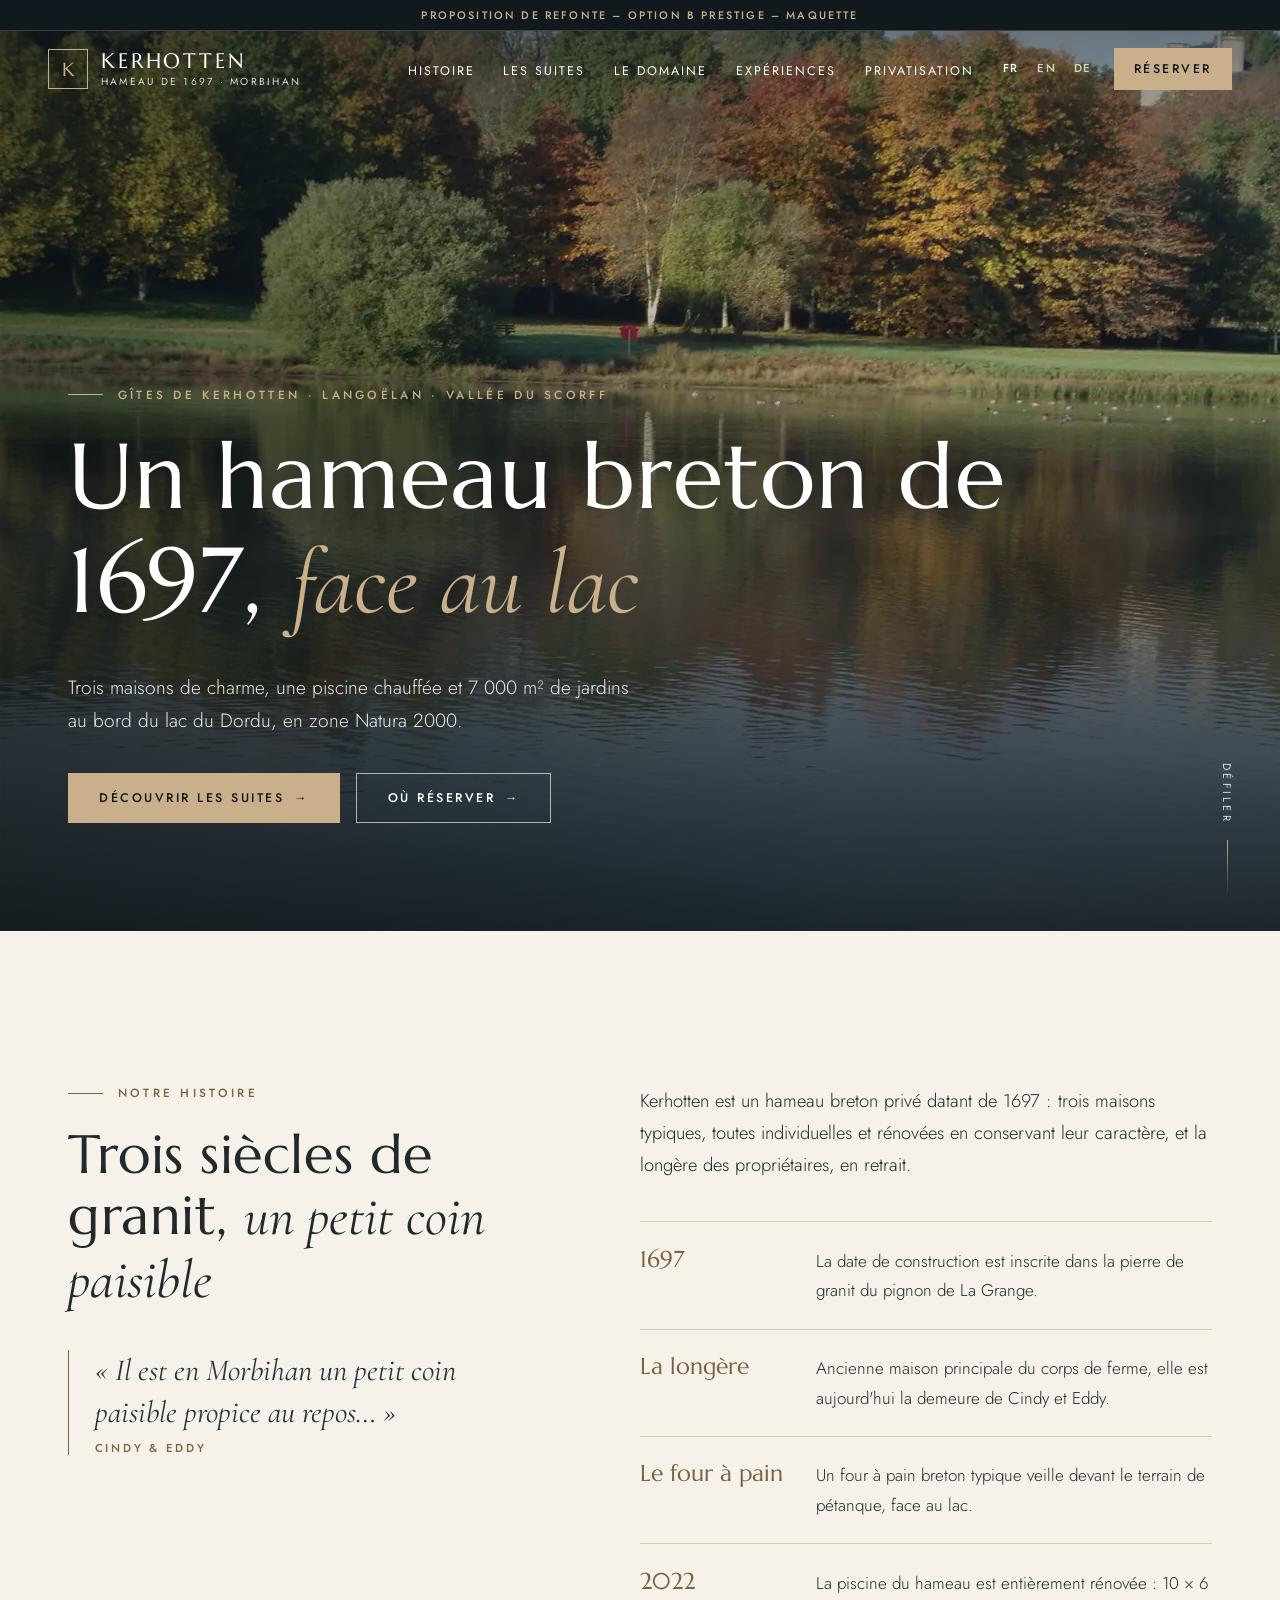
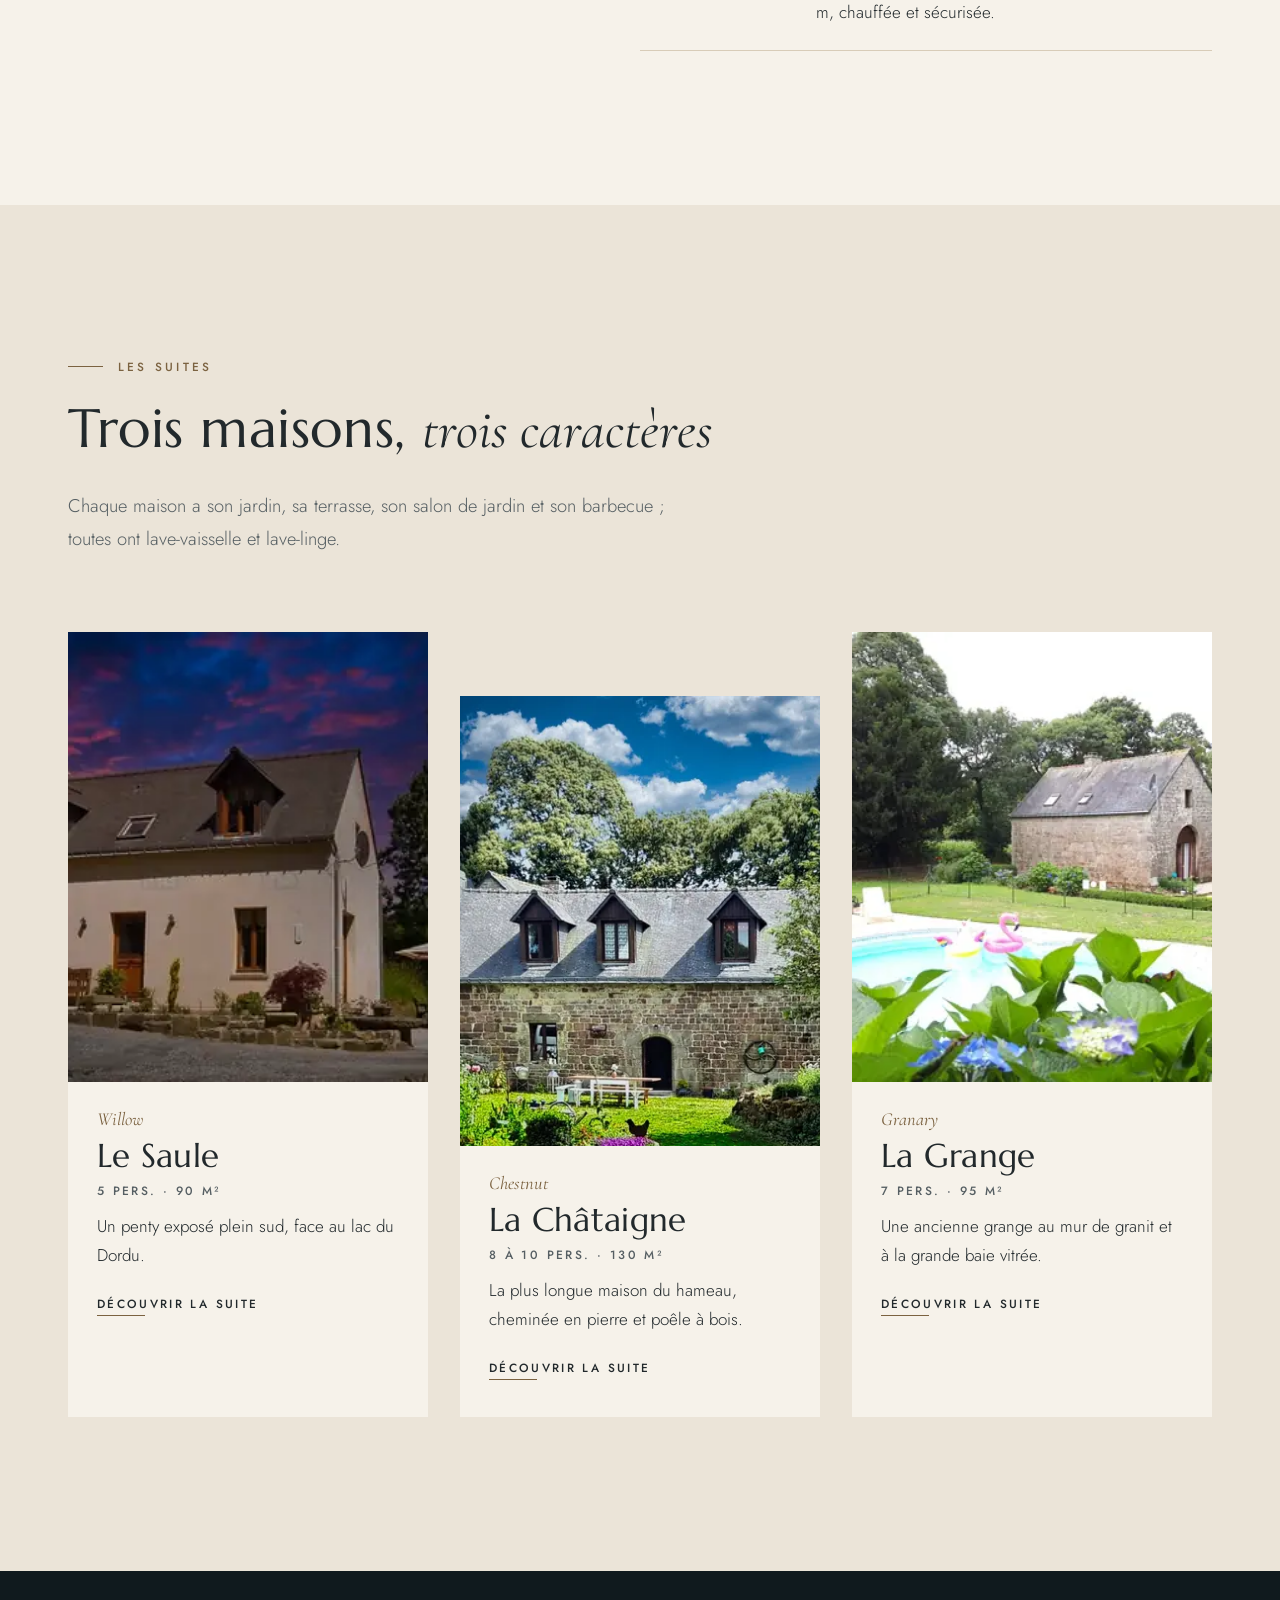
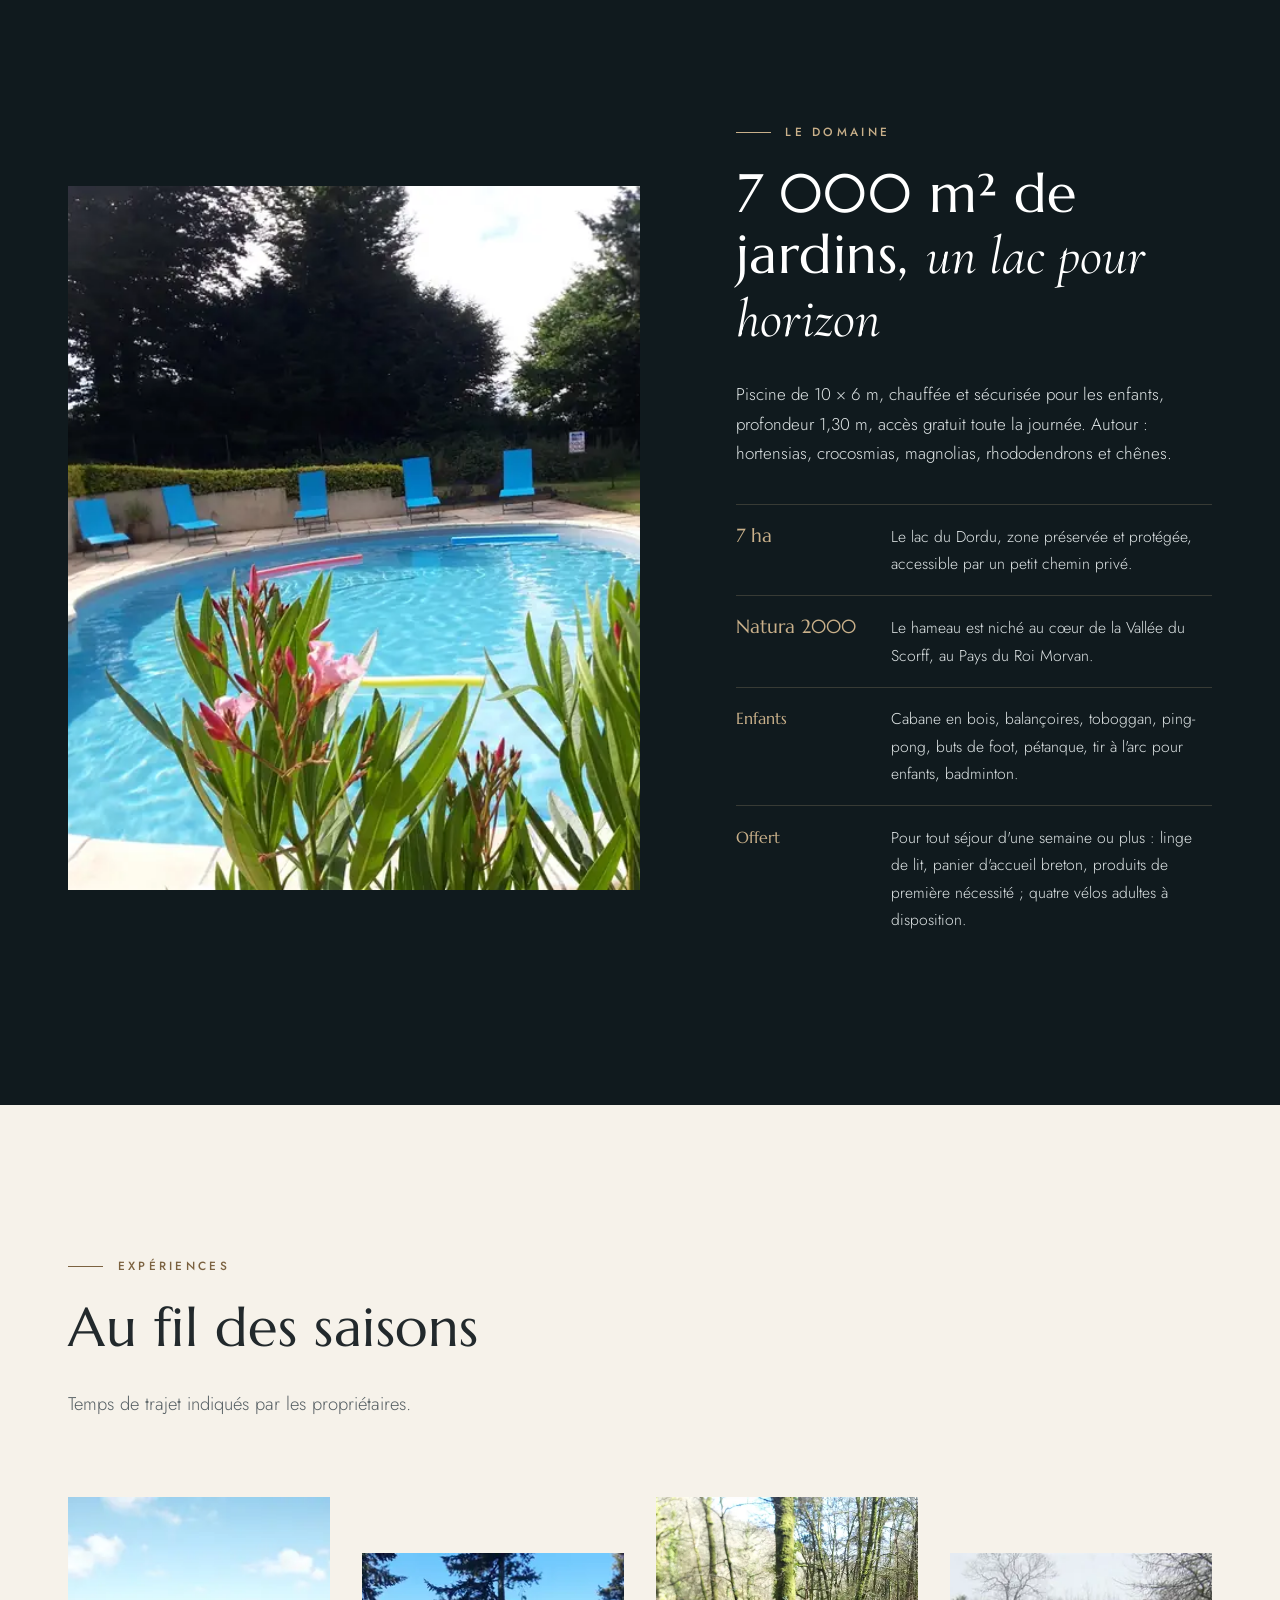
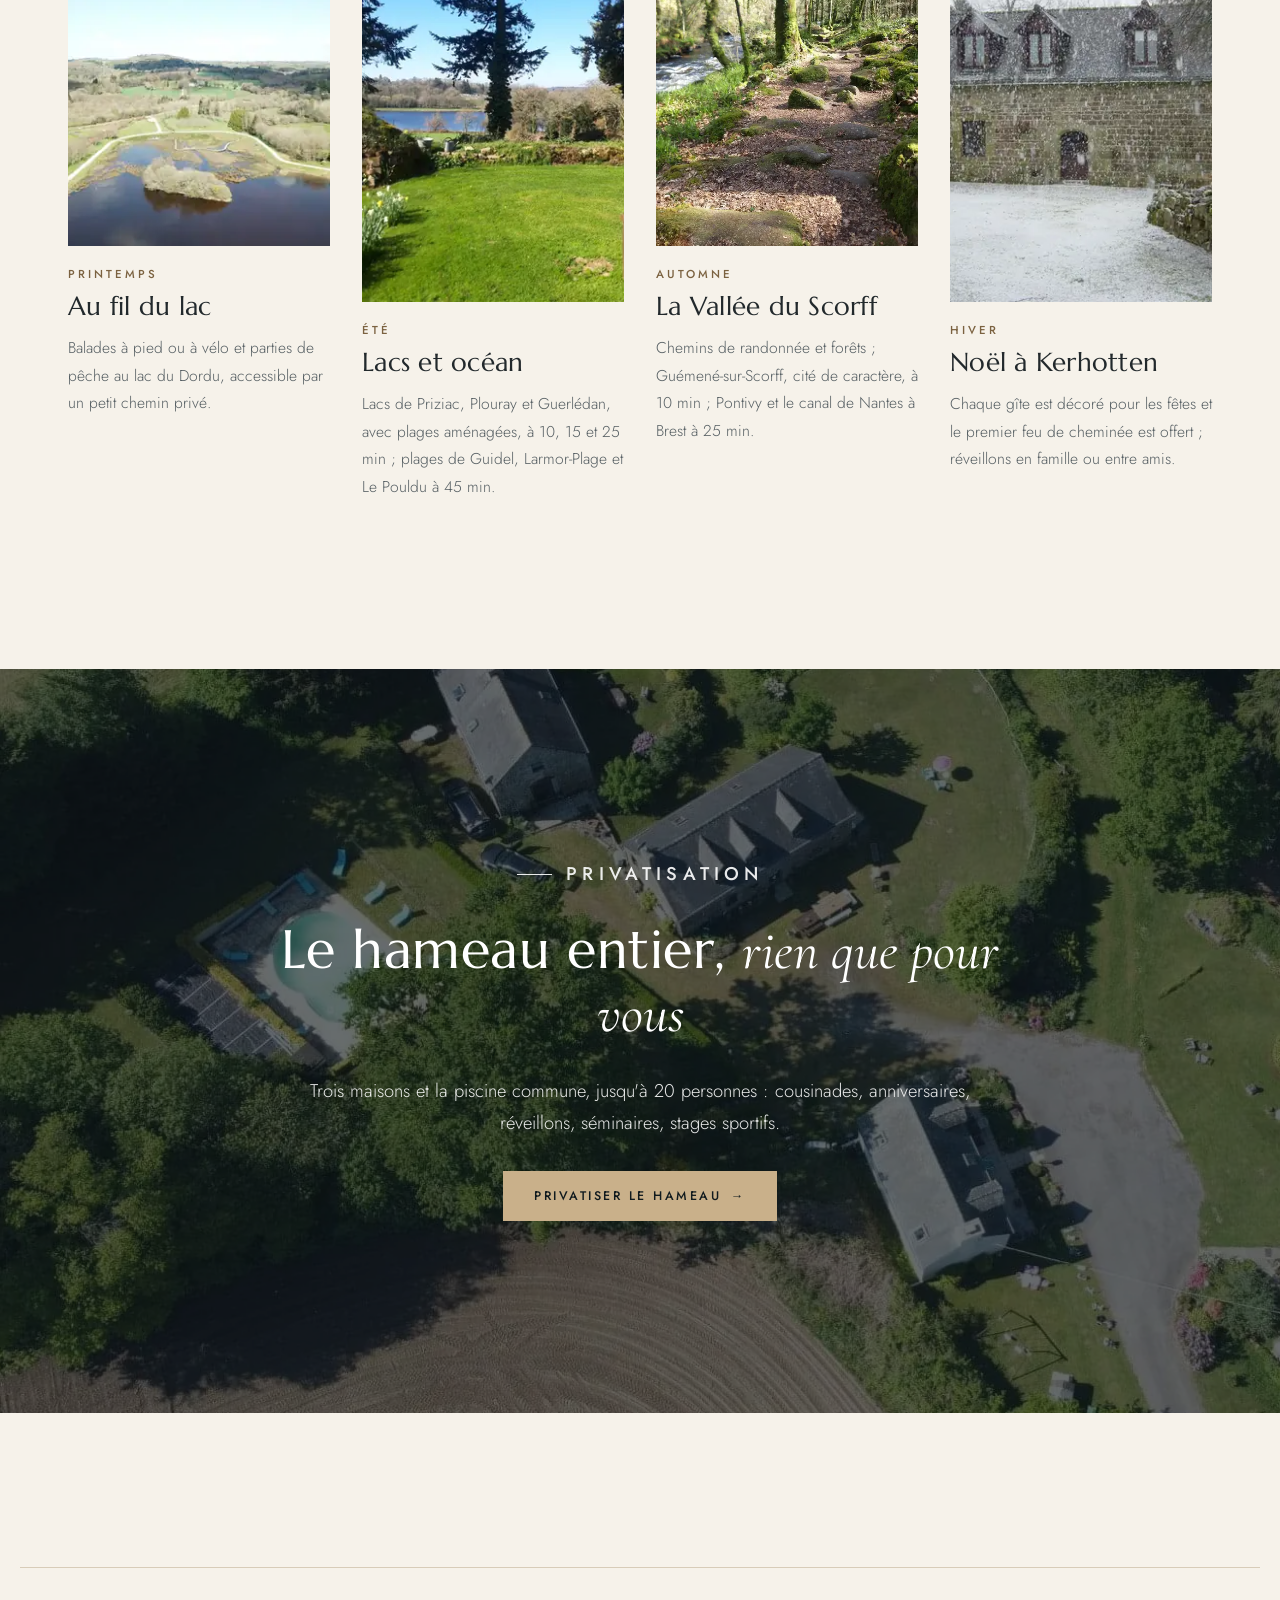
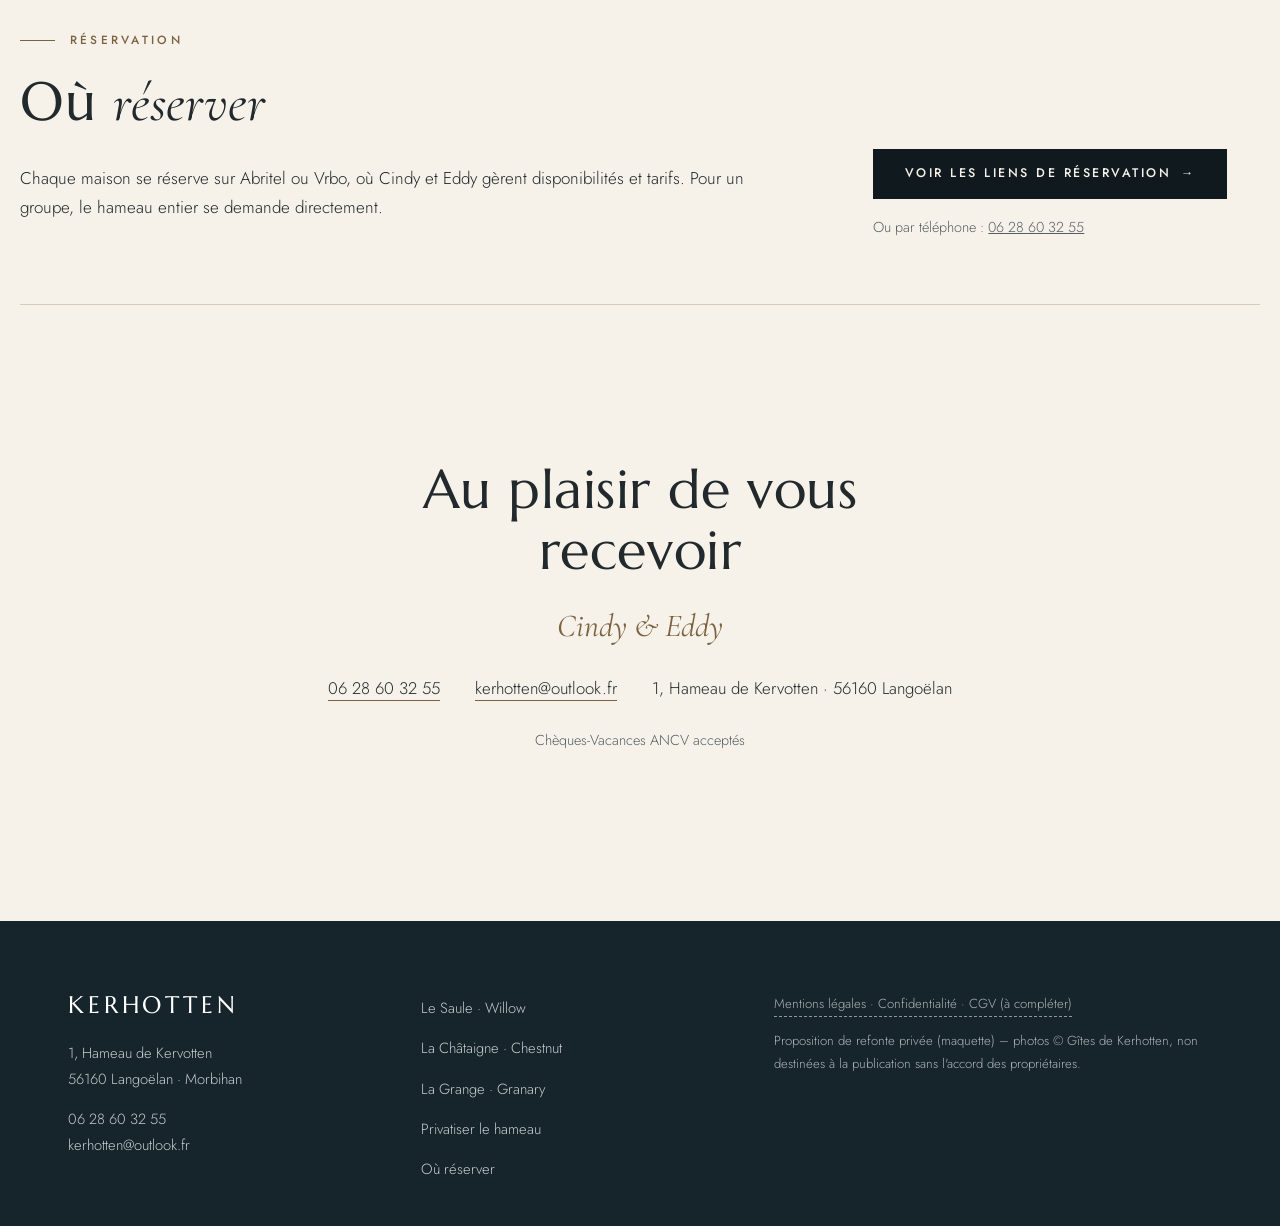
==== commit a18b11ef: "Booking via Abritel/Vrbo links, group request form (demo), remove booking calendar" ====
--- a/index.html
+++ b/index.html
@@ -3,7 +3,7 @@
   Private redesign proposal, photos © Gîtes de Kerhotten, not for publication without owners' consent.
   Proposition de refonte – Option B « Prestige » – maquette privée. Photos © Gîtes de Kerhotten,
   ne pas publier sans l'accord écrit des propriétaires. Faits repris uniquement de www.gitesdekerhotten.fr ;
-  tarifs, disponibilités et paiement = démonstration / emplacements à compléter.
+  tarifs = emplacements à compléter ; réservation via les annonces Abritel / Vrbo existantes.
 -->
 <html lang="fr">
 <head>
@@ -26,7 +26,7 @@
 <link rel="preload" href="assets/fonts/jost-latin-400-normal.woff2" as="font" type="font/woff2" crossorigin>
 <link rel="preload" as="image" type="image/webp" media="(max-aspect-ratio: 4/5)" imagesrcset="assets/img/hero-automne-p480.webp 480w, assets/img/hero-automne-p720.webp 720w" imagesizes="100vw" fetchpriority="high"><link rel="preload" as="image" type="image/webp" media="(min-aspect-ratio: 4.01/5)" imagesrcset="assets/img/hero-automne-480.webp 480w, assets/img/hero-automne-800.webp 800w, assets/img/hero-automne-1280.webp 1280w" imagesizes="100vw" fetchpriority="high">
 <link rel="icon" href="data:image/svg+xml,%3Csvg xmlns='http://www.w3.org/2000/svg' viewBox='0 0 32 32'%3E%3Crect width='32' height='32' fill='%23101a1e'/%3E%3Ctext x='16' y='22' font-size='16' text-anchor='middle' fill='%23c9b08a' font-family='Georgia,serif'%3EK%3C/text%3E%3C/svg%3E">
-<style>@font-face{font-family:Marcellus;font-weight:400;font-style:normal;font-display:swap;src:url(assets/fonts/marcellus-latin-400-normal.woff2)format("woff2")}@font-face{font-family:Jost;font-weight:300;font-style:normal;font-display:swap;src:url(assets/fonts/jost-latin-300-normal.woff2)format("woff2")}@font-face{font-family:Jost;font-weight:400;font-style:normal;font-display:swap;src:url(assets/fonts/jost-latin-400-normal.woff2)format("woff2")}@font-face{font-family:Jost;font-weight:500;font-style:normal;font-display:swap;src:url(assets/fonts/jost-latin-500-normal.woff2)format("woff2")}@font-face{font-family:"Cormorant Garamond";font-weight:400;font-style:italic;font-display:swap;src:url(assets/fonts/cormorant-garamond-latin-400-italic.woff2)format("woff2")}:root{--ink:#101a1e;--night:#16252b;--slate:#24363d;--ivory:#f6f2ea;--stone:#ebe4d8;--sand:#d8ccb8;--gold:#c9b08a;--gold-d:#7b6240;--text:#22292c;--muted:#565f63;--display:Marcellus,"Times New Roman",serif;--accent:"Cormorant Garamond",Georgia,serif;--sans:Jost,"Helvetica Neue",Arial,sans-serif;--wrap:1240px;--g:clamp(1.25rem,5vw,3rem);--sec:clamp(5rem,12vw,10rem);--e:cubic-bezier(.22,.61,.36,1)}*,::after,::before{box-sizing:border-box}html{-webkit-text-size-adjust:100%;scroll-behavior:smooth;scroll-padding-top:6rem}body{margin:0;background:var(--ivory);color:var(--text);font:300 1.0625rem/1.75 var(--sans);-webkit-font-smoothing:antialiased;overflow-x:clip}img{max-width:100%;height:auto}img,picture{display:block}.card-img picture,.dom-img picture,.p-img picture,.s-hero-img picture,.season-img picture,picture:has(>.cover){height:100%}a{color:inherit}:focus-visible{outline:2px solid var(--gold-d);outline-offset:3px}.ftr :focus-visible,.hdr:not(.solid) :focus-visible,.hero :focus-visible,.hire :focus-visible,.p-hero :focus-visible{outline-color:var(--gold)}h1,h2,h3{font-family:var(--display);font-weight:400;line-height:1.12;margin:0 0 .55em;letter-spacing:.01em}h1 em,h2 em{font-family:var(--accent);font-style:italic;font-weight:400;letter-spacing:0}h2{font-size:clamp(2rem,4.4vw,3.4rem)}h3{font-size:clamp(1.35rem,2vw,1.6rem)}p{margin:0 0 1em}.wrap{max-width:var(--wrap);margin:0 auto;padding:0 var(--g)}.skip,.sr{position:absolute}.sr{top:0;left:0;width:1px;height:1px;margin:-1px;padding:0;border:0;overflow:hidden;clip:rect(0 0 0 0);clip-path:inset(50%);white-space:nowrap}.skip{left:1rem;top:-5rem;z-index:200;background:var(--ink);color:#fff;padding:.7rem 1rem}.skip:focus{top:1rem}.small{font-size:.9rem;color:var(--muted)}.kicker{font:500 .74rem/1.4 var(--sans);letter-spacing:.28em;text-transform:uppercase;color:var(--gold);margin-bottom:1.4rem;display:flex;align-items:center;gap:.9rem}.kicker::before{content:"";width:2.2rem;height:1px;background:currentColor;flex:none}.kicker-dark{color:var(--gold-d)}.lead{font-size:1.15rem;color:var(--muted);max-width:40rem}.sec{padding:var(--sec)0}.sec-head{max-width:46rem;margin-bottom:clamp(3rem,6vw,5rem)}.btn{display:inline-flex;align-items:center;justify-content:center;gap:.6rem;min-height:50px;padding:.9rem 1.9rem;font:500 .78rem/1.2 var(--sans);letter-spacing:.2em;text-transform:uppercase;text-decoration:none;border:1px solid transparent;cursor:pointer;transition:background-color .4s var(--e),color .4s var(--e),border-color .4s var(--e)}.btn-gold{background:var(--gold);color:var(--ink)}.btn-gold:hover{background:#dcc6a1}.btn-dark{background:var(--ink);color:var(--ivory)}.btn-dark:hover{background:var(--slate)}.btn-line{border-color:rgba(255,255,255,.65);color:#fff}.btn-line:hover{background:rgba(255,255,255,.1)}.btn-line-dark{border-color:var(--ink);color:var(--ink)}.btn-line-dark:hover{background:var(--ink);color:var(--ivory)}.btn-block{width:100%}.btn::after{content:"→";transition:transform .4s var(--e)}.btn:hover::after{transform:translateX(4px)}.btn[href^=mailto]::after,.btn[href^=tel]::after,.hdr-cta::after{content:none}.mock-strip{margin:0;background:var(--ink);color:var(--gold);text-align:center;font:500 .68rem/1.3 var(--sans);letter-spacing:.2em;text-transform:uppercase;padding:.5rem 1rem;position:relative;z-index:60;border-bottom:1px solid rgba(201,176,138,.25)}.hdr{position:sticky;top:0;z-index:50;background:var(--ivory);border-bottom:1px solid rgba(16,26,30,.08);transition:background-color .5s var(--e),border-color .5s}.hire-page .hdr,.home .hdr{position:fixed;left:0;right:0;top:auto;background:0 0;border-color:transparent;color:#fff}.hire-page .hdr.solid,.home .hdr.solid{position:fixed;top:0;background:rgba(16,26,30,.94);border-color:rgba(201,176,138,.2);-webkit-backdrop-filter:blur(8px);backdrop-filter:blur(8px)}.brand,.hdr-in{display:flex;align-items:center}.hdr-in{gap:1.2rem;min-height:76px;max-width:1440px;margin:0 auto;padding:0 var(--g)}.brand{gap:.8rem;text-decoration:none;margin-right:auto}.brand-k{width:40px;height:40px;display:grid;place-items:center;border:1px solid currentColor;font:400 1.2rem/1 var(--display);color:var(--gold-d)}.facts strong,.hero h1 em,.hire-page .brand-k,.home .brand-k,.p-hero h1 em{color:var(--gold)}.brand-t{display:flex;flex-direction:column;font:400 1.3rem/1 var(--display);letter-spacing:.14em}.brand-t,.brand-t small,.nav a{text-transform:uppercase}.brand-t small{font:400 .64rem/1 var(--sans);letter-spacing:.22em;margin-top:.35rem;opacity:.85}.nav ul{gap:1.8rem;list-style:none;margin:0;padding:0}.nav a{text-decoration:none;font:400 .78rem/1 var(--sans);letter-spacing:.16em;padding:.6rem 0;background:linear-gradient(var(--gold),var(--gold))0 100%/0 1px no-repeat;transition:background-size .5s var(--e)}.nav a:hover,.nav a[aria-current],.s-link:hover .more{background-size:100% 1px}.hdr-act{align-items:center;gap:.8rem}.hdr-act,.lang,.nav ul{display:flex}.lang button,.quote footer{font:500 .72rem/1 var(--sans)}.lang button{background:0 0;letter-spacing:.12em;min-width:36px;min-height:40px;opacity:.75;border-bottom:1px solid transparent}.lang button[aria-pressed=true]{opacity:1;border-bottom-color:var(--gold)}.hdr-cta{min-height:42px;padding:.6rem 1.2rem}.burger,.lang button{border:0;color:inherit;cursor:pointer}.burger{display:none;width:44px;height:44px;position:relative}.burger i,.burger i::after,.burger i::before{position:absolute;width:22px;height:1px;background:currentColor;transition:transform .4s var(--e),opacity .3s}.burger i{left:11px;top:22px}.burger i::after,.burger i::before{content:"";left:0}.burger i::before{top:-7px}.burger i::after{top:7px}.burger,.burger[aria-expanded=true] i{background:0 0}.burger[aria-expanded=true] i::before{transform:translateY(7px) rotate(45deg)}.burger[aria-expanded=true] i::after{transform:translateY(-7px) rotate(-45deg)}@media (max-width:1099px){.burger,.nav a,.nav.open{display:block}.hdr-cta,.nav{display:none}.nav{position:absolute;left:0;right:0;top:100%;background:var(--ink);color:var(--ivory);border-top:1px solid rgba(201,176,138,.2)}.nav ul{flex-direction:column;gap:0;padding:.5rem var(--g) 1.5rem}.nav a{padding:1rem 0;font-size:.85rem;border-bottom:1px solid rgba(255,255,255,.08);background:0 0}}@media (max-width:420px){.brand-t small{display:none}.lang button{min-width:32px}.hdr-in{gap:.6rem}.hdr-act{gap:.3rem}}@media (max-width:360px){.brand{gap:.5rem}.brand-k{width:34px;height:34px}.brand-t{font-size:1.05rem;letter-spacing:.08em}.lang button{min-width:30px}}.hero{position:relative;height:100vh;height:100svh;min-height:560px;display:flex;align-items:flex-end;color:#fff;overflow:hidden;background:var(--ink)}.hero-media{position:absolute;inset:0;overflow:hidden}.hero-img,.hero-media picture{width:100%;height:100%}.hero-img{object-fit:cover;transform-origin:55% 45%}.hero-veil{position:absolute;inset:0;background:linear-gradient(90deg,rgba(10,18,21,.45)0,rgba(10,18,21,0) 65%),linear-gradient(180deg,rgba(10,18,21,.55)0,rgba(10,18,21,.15) 25%,rgba(10,18,21,.35) 45%,rgba(10,18,21,.88) 100%)}.hero-txt{position:relative;width:100%;max-width:var(--wrap);margin:0 auto;padding:0 var(--g) clamp(5rem,12vh,8rem)}.hero h1,.p-hero h1{font-size:clamp(2.6rem,7.2vw,6rem);max-width:15ch;margin-bottom:.4em;text-shadow:0 2px 30px rgba(0,0,0,.3)}.hero-sub{font-size:clamp(1.05rem,1.5vw,1.25rem);max-width:36rem;color:rgba(255,255,255,.9)}.hero-cta{display:flex;flex-wrap:wrap;gap:1rem;margin-top:2.2rem}.hero-cta.center{justify-content:center}.scroll-cue{position:absolute;right:var(--g);bottom:2.2rem;writing-mode:vertical-rl;font:400 .68rem/1 var(--sans);letter-spacing:.3em;text-transform:uppercase;text-decoration:none;color:rgba(255,255,255,.85);padding-bottom:4.5rem}.scroll-cue::after{content:"";position:absolute;left:50%;bottom:0;width:1px;height:3.5rem;background:linear-gradient(var(--gold),transparent)}@media (max-width:700px){.scroll-cue{display:none}}.story-grid{display:grid;gap:3rem}.quote{margin:2.5rem 0 0;padding:0 0 0 1.6rem;border-left:1px solid var(--gold-d)}.quote p{font:italic 400 clamp(1.5rem,2.4vw,2rem)/1.35 var(--accent);color:var(--slate);margin-bottom:.6rem}.quote footer{letter-spacing:.24em;text-transform:uppercase;color:var(--gold-d)}.story-body>p{font-size:1.15rem}.timeline{list-style:none;margin:2.5rem 0 0;padding:0;border-top:1px solid var(--sand)}.timeline li{display:grid;grid-template-columns:9.5rem 1fr;gap:1.5rem;padding:1.4rem 0;border-bottom:1px solid var(--sand);align-items:baseline}.timeline p{margin:0}.tl-y{font:400 1.45rem/1.2 var(--display);color:var(--gold-d)}@media (max-width:560px){.timeline li{grid-template-columns:1fr;gap:.3rem}}@media (min-width:960px){.story-grid{grid-template-columns:5fr 6fr;gap:6rem;align-items:start}.story-lead{position:sticky;top:8rem}}.suites{background:var(--stone)}.suite-cards{list-style:none;margin:0;padding:0;display:grid;gap:2.5rem}.s-link{display:block;text-decoration:none;color:inherit;height:100%;background:var(--ivory)}.s-img{aspect-ratio:4/5;overflow:hidden}.cover,.s-img picture{width:100%;height:100%;object-fit:cover}.s-img img,.season-img img{transition:transform 1.4s var(--e)}.s-link:hover .s-img img,.season:hover .season-img img{transform:scale(1.05)}.s-txt{padding:1.8rem 1.8rem 2.2rem}.s-en{font:italic 400 1.15rem/1 var(--accent);color:var(--gold-d);margin-bottom:.5rem}.s-txt h3{font-size:clamp(1.8rem,2.6vw,2.2rem);margin-bottom:.3em}.more,.s-spec{letter-spacing:.2em;text-transform:uppercase}.s-spec{font:500 .75rem/1.3 var(--sans);color:var(--muted)}.more{display:inline-block;margin-top:.4rem;font:500 .74rem/1 var(--sans);padding-bottom:.4rem;background:linear-gradient(var(--gold-d),var(--gold-d))0 100%/30% 1px no-repeat;transition:background-size .6s var(--e)}@media (min-width:900px){.suite-cards{grid-template-columns:repeat(3,1fr);gap:2rem}.s-card:nth-child(2){margin-top:4rem}}.domaine{background:var(--ink);color:#dfe5e6}.domaine h2,.hire h2,.hire-cta h2{color:#fff}.dom-grid{display:grid;gap:3rem;align-items:center}.dom-img{aspect-ratio:4/5;overflow:hidden}.facts{list-style:none;padding:0;margin:2.2rem 0 0;display:grid;gap:0}.facts li{display:grid;grid-template-columns:8.5rem 1fr;gap:1.2rem;padding:1.1rem 0;border-top:1px solid rgba(201,176,138,.22)}.facts strong{font:400 1.2rem/1.3 var(--display)}.facts span{font-size:.98rem}@media (max-width:560px){.facts li{grid-template-columns:1fr;gap:.2rem}}@media (min-width:960px){.dom-grid{grid-template-columns:6fr 5fr;gap:6rem}.dom-img{aspect-ratio:auto;height:44rem}}.seasons{list-style:none;margin:0;padding:0;display:grid;gap:3rem 2rem}.season-img{aspect-ratio:4/3;overflow:hidden;margin-bottom:1.4rem}@media (min-width:700px){.season-img{aspect-ratio:3/4}}.season-n{font:500 .72rem/1 var(--sans);letter-spacing:.26em;text-transform:uppercase;color:var(--gold-d);margin-bottom:.7rem}.season p:last-child{font-size:.98rem;color:var(--muted)}@media (min-width:700px){.seasons{grid-template-columns:1fr 1fr}}@media (min-width:1100px){.seasons{grid-template-columns:repeat(4,1fr)}.season:nth-child(even){margin-top:3.5rem}}.hire{position:relative;color:#fff;overflow:hidden;background:var(--ink);padding:clamp(7rem,16vw,12rem)0}.hire-bg,.hire-bg::after{position:absolute;inset:0}.dom-img picture,.g-item picture,.hire-bg picture,.p-hero-img picture{height:100%}.hire-bg::after{content:"";background:rgba(10,18,21,.62)}.hire-in{position:relative;max-width:52rem;text-align:center}.hire-in .kicker{justify-content:center}.hire p{font-size:1.15rem;color:rgba(255,255,255,.9);margin-bottom:2rem}.bt-grid{display:grid;gap:2rem;align-items:end;border-top:1px solid var(--sand);border-bottom:1px solid var(--sand);padding:clamp(2.5rem,6vw,4rem)0}.bt-act .small{margin:1rem 0 0}@media (min-width:900px){.bt-grid{grid-template-columns:2fr 1fr;gap:5rem}}.demo-tag,.ph-tag{display:inline-block;font:500 .66rem/1 var(--sans);letter-spacing:.18em;text-transform:uppercase;color:var(--gold-d);border:1px dashed var(--gold-d);padding:.35rem .55rem;vertical-align:middle}.closing{text-align:center;padding-top:0}.closing-in{max-width:46rem}.lay h3,.sign{color:var(--gold-d)}.sign{font:italic 400 2rem/1 var(--accent)}.contact-line{list-style:none;padding:0;margin:2rem 0 1.5rem;display:flex;flex-wrap:wrap;justify-content:center;gap:.6rem 2.2rem;font-size:1.05rem}.contact-line a{border-bottom:1px solid var(--gold-d)}.hire-cta{background:var(--ink);color:#dfe5e6;text-align:center}.hire-cta .small{color:#b8c3c6;margin-top:1.5rem}.ftr{background:var(--night);color:#c3cdd0;padding:4.5rem 0 2.5rem;font-size:.92rem}.contact-line a,.ftr a{text-decoration:none}.ftr a:hover{color:var(--gold)}.ftr-grid{display:grid;gap:2.5rem}.ftr-brand,.specs dt{text-transform:uppercase}.ftr-brand{font:400 1.5rem/1 var(--display);letter-spacing:.16em;color:#fff}.ftr-links{list-style:none;padding:0;margin:0;display:grid;gap:.5rem}.ftr-links a{display:inline-block;padding:.2rem 0}.ftr-legal{font-size:.82rem;color:#aab6ba}.ph-inline{border-bottom:1px dashed #8d999d;display:inline-block}@media (min-width:900px){.ftr-grid{grid-template-columns:1fr 1fr 1.4fr}}.crumbs{padding-top:1.4rem;padding-bottom:1.4rem;font-size:.82rem;letter-spacing:.06em;color:var(--muted)}.crumbs a{text-decoration:none;border-bottom:1px solid var(--sand)}.s-hero{display:grid;gap:2.5rem;padding-bottom:var(--sec)}.s-hero-img{aspect-ratio:4/3;overflow:hidden;background:var(--stone)}.s-hero h1{font-size:clamp(2.8rem,6vw,5rem);margin-bottom:.3em}.specs{display:grid;grid-template-columns:repeat(3,1fr);margin:2rem 0;border-top:1px solid var(--sand);border-bottom:1px solid var(--sand)}.specs div{padding:1rem .8rem 1rem 0}.specs div+div{padding-left:.9rem;border-left:1px solid var(--sand)}.specs dt{font:500 .66rem/1.3 var(--sans);letter-spacing:.2em;color:var(--muted)}.specs dd{margin:.3rem 0 0;font:400 1.08rem/1.3 var(--display)}.ph-box{font-size:.92rem;background:repeating-linear-gradient(-45deg,transparent 0 8px,rgba(123,98,64,.06) 8px 16px);border:1px dashed var(--gold-d);padding:.8rem 1rem;color:#4b3c26}.s-cta{display:flex;flex-wrap:wrap;gap:1rem;margin-top:1.8rem}@media (min-width:960px){.s-hero{grid-template-columns:7fr 5fr;gap:4.5rem;align-items:center}.s-hero-img{aspect-ratio:auto;height:min(78vh,720px)}}@media (max-width:420px){.specs{grid-template-columns:1fr}.specs div+div{padding-left:0;border-left:0;border-top:1px solid var(--sand)}}.layout-sec{background:var(--stone)}.lay-grid{display:grid;gap:1px;background:var(--sand);border:1px solid var(--sand)}.lay{background:var(--ivory);padding:2rem}.lay h3{font-size:1.3rem}.lay p{margin:0}@media (min-width:900px){.lay-grid{grid-template-columns:repeat(3,1fr)}}.gallery{list-style:none;margin:2rem 0 0;padding:0;display:grid;grid-template-columns:repeat(2,1fr);gap:.75rem}.g-item{display:block;width:100%;padding:0;border:0;background:var(--stone);cursor:zoom-in;position:relative;overflow:hidden;aspect-ratio:4/3;color:#fff;text-align:left;font:inherit}.g-item img{width:100%;height:100%;object-fit:cover;transition:transform 1.2s var(--e),opacity .4s}.g-item:focus-visible img,.g-item:hover img{transform:scale(1.05)}.g-cap{position:absolute;left:0;right:0;bottom:0;padding:2rem .9rem .7rem;font-size:.85rem;line-height:1.35;background:linear-gradient(transparent,rgba(10,18,21,.82));opacity:0;transform:translateY(6px);transition:opacity .4s,transform .4s var(--e)}.g-item:focus-visible .g-cap,.g-item:hover .g-cap{opacity:1;transform:none}@media (hover:none){.g-cap{opacity:1;transform:none}}@media (min-width:760px){.gallery{grid-template-columns:repeat(3,1fr);gap:1rem}.gallery li:first-child{grid-column:span 2;grid-row:span 2;position:relative}.gallery li:first-child .g-item{position:absolute;inset:0;aspect-ratio:auto;height:auto}}.others{background:var(--ink);color:#fff;padding:clamp(4rem,8vw,6rem)0}.others h2{font-size:clamp(1.6rem,3vw,2.2rem)}.others-list{list-style:none;margin:0;padding:0;display:grid;gap:1px;background:rgba(201,176,138,.25)}.others-list a{display:flex;flex-direction:column;gap:.3rem;padding:1.6rem;background:var(--ink);text-decoration:none;transition:background-color .4s}.others-list a:hover{background:var(--slate)}.o-en{font:italic 400 1.1rem/1 var(--accent);color:var(--gold)}.o-fr{font:400 1.5rem/1.2 var(--display)}@media (min-width:760px){.others-list{grid-template-columns:repeat(3,1fr)}}.lb{padding:0;border:0;background:0 0;max-width:100vw;max-height:100vh;width:100vw;height:100vh;margin:0;color:#fff}.lb::backdrop{background:rgba(8,14,17,.94)}.lb-in{position:relative;width:100%;height:100%;display:grid;place-items:center;padding:4.5rem 4rem}.lb-fig{margin:0;display:flex;flex-direction:column;align-items:center;gap:1rem;max-width:100%;max-height:100%}.lb-fig img{max-width:min(1280px,100%);max-height:calc(100vh - 11rem);width:auto;height:auto;object-fit:contain}.lb-fig figcaption{font-size:.95rem;text-align:center;color:#e5e9ea}.lb-count{color:var(--gold);margin-left:.6rem;font-size:.82rem;letter-spacing:.12em}.lb-btn{position:absolute;width:52px;height:52px;border:1px solid rgba(255,255,255,.35);background:rgba(16,26,30,.6);color:#fff;font:300 2rem/1 var(--sans);cursor:pointer;display:grid;place-items:center;transition:background-color .3s,border-color .3s}.lb-btn:hover{background:var(--slate);border-color:var(--gold)}.lb-next,.lb-prev{top:50%;transform:translateY(-50%)}.lb-prev{left:1rem}.lb-next{right:1rem}.lb-close{right:1rem;top:1rem}@media (max-width:600px){.lb-in{padding:4.5rem .5rem 6rem}.lb-next,.lb-prev{top:auto;bottom:1rem;transform:none}.lb-prev{left:calc(50% - 60px)}.lb-next{right:calc(50% - 60px)}}.lb-open body,.p-hero{overflow:hidden}.p-hero{position:relative;min-height:88vh;min-height:88svh;display:flex;align-items:flex-end;color:#fff;background:var(--ink)}.p-hero-img{position:absolute;inset:0}.p-hero-txt{position:relative;width:100%;padding-bottom:clamp(4rem,10vh,7rem)}.facts-band{background:var(--ink);color:#dfe5e6;border-top:1px solid rgba(201,176,138,.22)}.fb{list-style:none;margin:0 auto;display:grid;grid-template-columns:1fr 1fr;gap:1.6rem 1rem;padding-top:2.2rem;padding-bottom:2.2rem}.fb li{display:flex;flex-direction:column}.fb strong{font:400 clamp(1.6rem,3vw,2.3rem)/1.1 var(--display);color:var(--gold)}.fb span{font-size:.85rem;letter-spacing:.06em}@media (min-width:800px){.fb{grid-template-columns:repeat(4,1fr)}}.occ-grid{display:grid;gap:2.5rem}.occ{list-style:none;margin:0;padding:0;border-top:1px solid var(--sand)}.occ li,.serv li{border-bottom:1px solid var(--sand)}.occ li{padding:1.05rem 0 1.05rem 2rem;position:relative}.occ li::before{content:"";position:absolute;left:0;top:1.75rem;width:1rem;height:1px;background:var(--gold-d)}@media (min-width:960px){.occ-grid{grid-template-columns:5fr 6fr;gap:6rem}}.cal-month button.free:hover,.compo{background:var(--stone)}.compo-list{list-style:none;padding:0;margin:0 0 1.5rem;display:grid;gap:1rem}.compo-list a{display:flex;flex-wrap:wrap;justify-content:space-between;align-items:baseline;gap:.5rem 2rem;padding:1.6rem 1.8rem;background:var(--ivory);text-decoration:none;transition:background-color .4s}.compo-list a:hover{background:#fff}.c-name{font:400 1.6rem/1.2 var(--display)}.c-name small{font:italic 400 1.1rem var(--accent);color:var(--gold-d);margin-left:.4rem}.c-spec,.demo-banner strong{font:500 .78rem/1.3 var(--sans);letter-spacing:.18em;text-transform:uppercase;color:var(--muted)}.serv-grid{display:grid;gap:3rem;align-items:center}.serv-img{aspect-ratio:3/4;overflow:hidden}.serv{list-style:none;padding:0;margin:0 0 1.6rem}.serv li{padding:.85rem 0}@media (min-width:960px){.serv-grid{grid-template-columns:4fr 6fr;gap:6rem}}.book-head{max-width:52rem;margin-bottom:2.5rem}.book-head h1{font-size:clamp(2.4rem,5vw,4rem)}.demo-banner{display:flex;flex-wrap:wrap;gap:.4rem 1rem;align-items:baseline;border:1px dashed var(--gold-d);background:rgba(201,176,138,.12);padding:1rem 1.2rem;font-size:.95rem;margin:1.5rem 0 2rem}.demo-banner strong{font:500 .72rem/1 var(--sans);letter-spacing:.22em;color:var(--gold-d)}.steps{list-style:none;margin:0;padding:0;display:grid;grid-template-columns:repeat(4,minmax(0,1fr));gap:.5rem;font-size:.78rem;letter-spacing:.06em;color:var(--muted)}.steps li{border-top:2px solid var(--sand);padding-top:.6rem;display:flex;flex-direction:column;gap:.15rem;min-width:0;overflow-wrap:anywhere}@media (max-width:420px){.steps{font-size:.68rem;letter-spacing:.02em}}.steps li span{font:400 1rem/1 var(--display)}.steps li.on{color:var(--text)}.book-grid{display:grid;gap:2.5rem}@media (min-width:1000px){.book-grid{grid-template-columns:1fr 380px;gap:3.5rem;align-items:start}.summary{position:sticky;top:7rem}}.suite-pick{border:0;padding:0;margin:0 0 2rem;display:grid;gap:.6rem;min-width:0}.suite-pick legend{font:400 1.3rem/1.2 var(--display);margin-bottom:1rem;padding:0}.sp{display:flex;align-items:center;gap:.9rem;padding:.9rem 1.1rem;border:1px solid var(--sand);background:#fff;cursor:pointer;transition:border-color .3s}.sp:hover,.steps li.on{border-color:var(--gold-d)}.sp:has(input:checked){border-color:var(--ink);box-shadow:inset 3px 0 0 var(--gold-d)}.sp input{accent-color:var(--ink);width:18px;height:18px;flex:none}.sp b{font:400 1.1rem var(--display)}.sp small{display:block;font-size:.82rem;color:var(--muted)}@media (min-width:640px){.suite-pick{grid-template-columns:1fr 1fr}.suite-pick legend{grid-column:1/-1}}.cal-wrap{background:#fff;border:1px solid var(--sand);padding:clamp(1rem,3vw,1.8rem)}.cal-bar{display:flex;align-items:center;justify-content:space-between;gap:1rem;margin-bottom:1rem}.cal-hint{margin:0;font-size:.95rem;text-align:center}.cal-nav{width:44px;height:44px;border:1px solid var(--sand);background:0 0;font-size:1.4rem;cursor:pointer;flex:none;color:var(--ink)}.cal-nav:disabled{opacity:.35;cursor:default}.cal-months{display:grid;gap:2rem}@media (min-width:700px){.cal-months{grid-template-columns:1fr 1fr}}.cal-month h2{font-size:1.15rem;text-transform:capitalize;text-align:center;margin-bottom:.8rem}.cal-month table{width:100%;border-collapse:collapse;table-layout:fixed}.cal-month th{font:500 .7rem/1 var(--sans);color:var(--muted);padding:.4rem 0;text-transform:uppercase}.cal-month td{padding:2px}.cal-month button{width:100%;aspect-ratio:1;min-height:36px;border:0;background:0 0;font:400 .92rem/1 var(--sans);color:var(--text);cursor:pointer;transition:background-color .2s}.cal-month button.booked{color:#8a7f73;background:repeating-linear-gradient(-45deg,#f1ebe1 0 4px,#e4dbcd 4px 8px);text-decoration:line-through;cursor:not-allowed}.cal-month button.past{color:#9aa1a4;cursor:default}.cal-month button.range{background:var(--stone)}.cal-month button.sel{background:var(--ink);color:#fff}.legend{list-style:none;padding:0;margin:1.2rem 0 0;display:flex;flex-wrap:wrap;gap:.5rem 1.5rem;font-size:.82rem;color:var(--muted)}.legend li{display:flex;align-items:center;gap:.5rem}.legend i{width:16px;height:16px;border:1px solid var(--sand)}.lg-free{background:#fff}.lg-booked{background:repeating-linear-gradient(-45deg,#f1ebe1 0 3px,#e4dbcd 3px 6px)}.lg-sel,.summary{background:var(--ink)}.summary{color:#e3e8e9;padding:2rem}.summary h2{font-size:1.6rem;color:#fff}.guests{display:grid;gap:.8rem;margin-bottom:1.5rem}.stepper,.stepper>div{display:flex;align-items:center}.stepper{justify-content:space-between}.stepper>div{gap:.6rem}.stepper button{width:40px;height:40px;border:1px solid rgba(201,176,138,.5);background:0 0;color:#fff;font-size:1.1rem;cursor:pointer}.stepper button:hover,.summary .ph-tag{border-color:var(--gold)}.stepper output{min-width:1.6rem;text-align:center;font:400 1.15rem var(--display)}.sum-list{margin:0 0 1.2rem;border-top:1px solid rgba(201,176,138,.25)}.sum-list div{display:flex;justify-content:space-between;gap:1rem;padding:.7rem 0;border-bottom:1px solid rgba(201,176,138,.15);font-size:.92rem}.sum-list dt{color:#b3bfc2}.sum-list dd{margin:0;text-align:right;color:#fff}.summary .ph-tag{color:var(--gold)}.summary .btn-dark{background:var(--gold);color:var(--ink)}.summary .btn-dark:hover{background:#dcc6a1}.form-msg{color:#f2c6b6;font-size:.9rem;margin:0}.form-msg:not(:empty){margin-bottom:1rem}.pay{margin-top:1.6rem;padding-top:1.4rem;border-top:1px solid rgba(201,176,138,.3)}.pay:focus{outline:0}.pay-title{font:400 1.1rem var(--display);color:#fff}.pay-slot{border:1px dashed var(--gold);padding:1rem;font-size:.9rem;background:repeating-linear-gradient(-45deg,transparent 0 8px,rgba(201,176,138,.07) 8px 16px)}.pay-slot p:last-child{margin:0}.pay-note{font-size:.9rem;color:var(--gold);margin:1rem 0}.pay .btn-line-dark{border-color:rgba(255,255,255,.5);color:#fff}.pay .btn-line-dark:hover{background:rgba(255,255,255,.1)}.pay .small{color:#b3bfc2;margin-top:.8rem}@media (prefers-reduced-motion:no-preference){.hero-img{animation:kb 28s ease-in-out infinite alternate}@keyframes kb{0%{transform:scale(1)}to{transform:scale(1.14) translate(-1.5%,-1%)}}.hero-txt>*{animation:up 1.4s var(--e) both}.hero-txt>:nth-child(2){animation-delay:.12s}.hero-txt>:nth-child(3){animation-delay:.24s}.hero-txt>:nth-child(4){animation-delay:.36s}@keyframes up{0%{opacity:0;transform:translateY(22px)}to{opacity:1;transform:none}}@supports (animation-timeline:view()){.rv{animation:rv linear both;animation-timeline:view();animation-range:entry 5%entry 40%}@keyframes rv{0%{opacity:0;transform:translateY(32px)}to{opacity:1;transform:none}}}}@media (prefers-reduced-motion:reduce){html{scroll-behavior:auto}*,::after,::before{animation:none!important;transition-duration:.01ms!important}}.g-item[data-full*=-plan] img{object-fit:contain;background:#fff}</style>
+<style>@font-face{font-family:Marcellus;font-weight:400;font-style:normal;font-display:swap;src:url(assets/fonts/marcellus-latin-400-normal.woff2)format("woff2")}@font-face{font-family:Jost;font-weight:300;font-style:normal;font-display:swap;src:url(assets/fonts/jost-latin-300-normal.woff2)format("woff2")}@font-face{font-family:Jost;font-weight:400;font-style:normal;font-display:swap;src:url(assets/fonts/jost-latin-400-normal.woff2)format("woff2")}@font-face{font-family:Jost;font-weight:500;font-style:normal;font-display:swap;src:url(assets/fonts/jost-latin-500-normal.woff2)format("woff2")}@font-face{font-family:"Cormorant Garamond";font-weight:400;font-style:italic;font-display:swap;src:url(assets/fonts/cormorant-garamond-latin-400-italic.woff2)format("woff2")}:root{--ink:#101a1e;--night:#16252b;--slate:#24363d;--ivory:#f6f2ea;--stone:#ebe4d8;--sand:#d8ccb8;--gold:#c9b08a;--gold-d:#7b6240;--text:#22292c;--muted:#565f63;--display:Marcellus,"Times New Roman",serif;--accent:"Cormorant Garamond",Georgia,serif;--sans:Jost,"Helvetica Neue",Arial,sans-serif;--wrap:1240px;--g:clamp(1.25rem,5vw,3rem);--sec:clamp(5rem,12vw,10rem);--e:cubic-bezier(.22,.61,.36,1)}*,::after,::before{box-sizing:border-box}html{-webkit-text-size-adjust:100%;scroll-behavior:smooth;scroll-padding-top:6rem}body{margin:0;background:var(--ivory);color:var(--text);font:300 1.0625rem/1.75 var(--sans);-webkit-font-smoothing:antialiased;overflow-x:clip}img{max-width:100%;height:auto}img,picture{display:block}.card-img picture,.dom-img picture,.p-img picture,.s-hero-img picture,.season-img picture,picture:has(>.cover){height:100%}a{color:inherit}:focus-visible{outline:2px solid var(--gold-d);outline-offset:3px}.ftr :focus-visible,.hdr:not(.solid) :focus-visible,.hero :focus-visible,.hire :focus-visible,.p-hero :focus-visible{outline-color:var(--gold)}h1,h2,h3{font-family:var(--display);font-weight:400;line-height:1.12;margin:0 0 .55em;letter-spacing:.01em}h1 em,h2 em{font-family:var(--accent);font-style:italic;font-weight:400;letter-spacing:0}h2{font-size:clamp(2rem,4.4vw,3.4rem)}h3{font-size:clamp(1.35rem,2vw,1.6rem)}p{margin:0 0 1em}.wrap{max-width:var(--wrap);margin:0 auto;padding:0 var(--g)}.skip,.sr{position:absolute}.sr{top:0;left:0;width:1px;height:1px;margin:-1px;padding:0;border:0;overflow:hidden;clip:rect(0 0 0 0);clip-path:inset(50%);white-space:nowrap}.skip{left:1rem;top:-5rem;z-index:200;background:var(--ink);color:#fff;padding:.7rem 1rem}.skip:focus{top:1rem}.small{font-size:.9rem;color:var(--muted)}.kicker{font:500 .74rem/1.4 var(--sans);letter-spacing:.28em;text-transform:uppercase;color:var(--gold);margin-bottom:1.4rem;display:flex;align-items:center;gap:.9rem}.kicker::before{content:"";width:2.2rem;height:1px;background:currentColor;flex:none}.kicker-dark{color:var(--gold-d)}.lead{font-size:1.15rem;color:var(--muted);max-width:40rem}.sec{padding:var(--sec)0}.sec-head{max-width:46rem;margin-bottom:clamp(3rem,6vw,5rem)}.btn{display:inline-flex;align-items:center;justify-content:center;gap:.6rem;min-height:50px;padding:.9rem 1.9rem;font:500 .78rem/1.2 var(--sans);letter-spacing:.2em;text-transform:uppercase;text-decoration:none;border:1px solid transparent;cursor:pointer;transition:background-color .4s var(--e),color .4s var(--e),border-color .4s var(--e)}.btn-gold{background:var(--gold);color:var(--ink)}.btn-gold:hover{background:#dcc6a1}.btn-dark{background:var(--ink);color:var(--ivory)}.btn-dark:hover{background:var(--slate)}.btn-line{border-color:rgba(255,255,255,.65);color:#fff}.btn-line:hover{background:rgba(255,255,255,.1)}.btn-line-dark{border-color:var(--ink);color:var(--ink)}.btn-line-dark:hover{background:var(--ink);color:var(--ivory)}.btn-block{width:100%}.btn::after{content:"→";transition:transform .4s var(--e)}.btn:hover::after{transform:translateX(4px)}.btn[href^=mailto]::after,.btn[href^=tel]::after,.hdr-cta::after{content:none}.mock-strip{margin:0;background:var(--ink);color:var(--gold);text-align:center;font:500 .68rem/1.3 var(--sans);letter-spacing:.2em;text-transform:uppercase;padding:.5rem 1rem;position:relative;z-index:60;border-bottom:1px solid rgba(201,176,138,.25)}.hdr{position:sticky;top:0;z-index:50;background:var(--ivory);border-bottom:1px solid rgba(16,26,30,.08);transition:background-color .5s var(--e),border-color .5s}.hire-page .hdr,.home .hdr{position:fixed;left:0;right:0;top:auto;background:0 0;border-color:transparent;color:#fff}.hire-page .hdr.solid,.home .hdr.solid{position:fixed;top:0;background:rgba(16,26,30,.94);border-color:rgba(201,176,138,.2);-webkit-backdrop-filter:blur(8px);backdrop-filter:blur(8px)}.brand,.hdr-in{display:flex;align-items:center}.hdr-in{gap:1.2rem;min-height:76px;max-width:1440px;margin:0 auto;padding:0 var(--g)}.brand{gap:.8rem;text-decoration:none;margin-right:auto}.brand-k{width:40px;height:40px;display:grid;place-items:center;border:1px solid currentColor;font:400 1.2rem/1 var(--display);color:var(--gold-d)}.facts strong,.hero h1 em,.hire-page .brand-k,.home .brand-k,.p-hero h1 em{color:var(--gold)}.brand-t{display:flex;flex-direction:column;font:400 1.3rem/1 var(--display);letter-spacing:.14em}.brand-t,.brand-t small,.nav a{text-transform:uppercase}.brand-t small{font:400 .64rem/1 var(--sans);letter-spacing:.22em;margin-top:.35rem;opacity:.85}.nav ul{gap:1.8rem;list-style:none;margin:0;padding:0}.nav a{text-decoration:none;font:400 .78rem/1 var(--sans);letter-spacing:.16em;padding:.6rem 0;background:linear-gradient(var(--gold),var(--gold))0 100%/0 1px no-repeat;transition:background-size .5s var(--e)}.nav a:hover,.nav a[aria-current],.s-link:hover .more{background-size:100% 1px}.hdr-act{align-items:center;gap:.8rem}.hdr-act,.lang,.nav ul{display:flex}.lang button,.quote footer{font:500 .72rem/1 var(--sans)}.lang button{background:0 0;letter-spacing:.12em;min-width:36px;min-height:40px;opacity:.75;border-bottom:1px solid transparent}.lang button[aria-pressed=true]{opacity:1;border-bottom-color:var(--gold)}.hdr-cta{min-height:42px;padding:.6rem 1.2rem}.burger,.lang button{border:0;color:inherit;cursor:pointer}.burger{display:none;width:44px;height:44px;position:relative}.burger i,.burger i::after,.burger i::before{position:absolute;width:22px;height:1px;background:currentColor;transition:transform .4s var(--e),opacity .3s}.burger i{left:11px;top:22px}.burger i::after,.burger i::before{content:"";left:0}.burger i::before{top:-7px}.burger i::after{top:7px}.burger,.burger[aria-expanded=true] i{background:0 0}.burger[aria-expanded=true] i::before{transform:translateY(7px) rotate(45deg)}.burger[aria-expanded=true] i::after{transform:translateY(-7px) rotate(-45deg)}@media (max-width:1099px){.burger,.nav a,.nav.open{display:block}.hdr-cta,.nav{display:none}.nav{position:absolute;left:0;right:0;top:100%;background:var(--ink);color:var(--ivory);border-top:1px solid rgba(201,176,138,.2)}.nav ul{flex-direction:column;gap:0;padding:.5rem var(--g) 1.5rem}.nav a{padding:1rem 0;font-size:.85rem;border-bottom:1px solid rgba(255,255,255,.08);background:0 0}}@media (max-width:420px){.brand-t small{display:none}.lang button{min-width:32px}.hdr-in{gap:.6rem}.hdr-act{gap:.3rem}}@media (max-width:360px){.brand{gap:.5rem}.brand-k{width:34px;height:34px}.brand-t{font-size:1.05rem;letter-spacing:.08em}.lang button{min-width:30px}}.hero{position:relative;height:100vh;height:100svh;min-height:560px;display:flex;align-items:flex-end;color:#fff;overflow:hidden;background:var(--ink)}.hero-media{position:absolute;inset:0;overflow:hidden}.hero-img,.hero-media picture{width:100%;height:100%}.hero-img{object-fit:cover;transform-origin:55% 45%}.hero-veil{position:absolute;inset:0;background:linear-gradient(90deg,rgba(10,18,21,.45)0,rgba(10,18,21,0) 65%),linear-gradient(180deg,rgba(10,18,21,.55)0,rgba(10,18,21,.15) 25%,rgba(10,18,21,.35) 45%,rgba(10,18,21,.88) 100%)}.hero-txt{position:relative;width:100%;max-width:var(--wrap);margin:0 auto;padding:0 var(--g) clamp(5rem,12vh,8rem)}.hero h1,.p-hero h1{font-size:clamp(2.6rem,7.2vw,6rem);max-width:15ch;margin-bottom:.4em;text-shadow:0 2px 30px rgba(0,0,0,.3)}.hero-sub{font-size:clamp(1.05rem,1.5vw,1.25rem);max-width:36rem;color:rgba(255,255,255,.9)}.hero-cta{display:flex;flex-wrap:wrap;gap:1rem;margin-top:2.2rem}.hero-cta.center{justify-content:center}.scroll-cue{position:absolute;right:var(--g);bottom:2.2rem;writing-mode:vertical-rl;font:400 .68rem/1 var(--sans);letter-spacing:.3em;text-transform:uppercase;text-decoration:none;color:rgba(255,255,255,.85);padding-bottom:4.5rem}.scroll-cue::after{content:"";position:absolute;left:50%;bottom:0;width:1px;height:3.5rem;background:linear-gradient(var(--gold),transparent)}@media (max-width:700px){.scroll-cue{display:none}}.story-grid{display:grid;gap:3rem}.quote{margin:2.5rem 0 0;padding:0 0 0 1.6rem;border-left:1px solid var(--gold-d)}.quote p{font:italic 400 clamp(1.5rem,2.4vw,2rem)/1.35 var(--accent);color:var(--slate);margin-bottom:.6rem}.quote footer{letter-spacing:.24em;text-transform:uppercase;color:var(--gold-d)}.story-body>p{font-size:1.15rem}.timeline{list-style:none;margin:2.5rem 0 0;padding:0;border-top:1px solid var(--sand)}.timeline li{display:grid;grid-template-columns:9.5rem 1fr;gap:1.5rem;padding:1.4rem 0;border-bottom:1px solid var(--sand);align-items:baseline}.timeline p{margin:0}.tl-y{font:400 1.45rem/1.2 var(--display);color:var(--gold-d)}@media (max-width:560px){.timeline li{grid-template-columns:1fr;gap:.3rem}}@media (min-width:960px){.story-grid{grid-template-columns:5fr 6fr;gap:6rem;align-items:start}.story-lead{position:sticky;top:8rem}}.suites{background:var(--stone)}.suite-cards{list-style:none;margin:0;padding:0;display:grid;gap:2.5rem}.s-link{display:block;text-decoration:none;color:inherit;height:100%;background:var(--ivory)}.s-img{aspect-ratio:4/5;overflow:hidden}.cover,.s-img picture{width:100%;height:100%;object-fit:cover}.s-img img,.season-img img{transition:transform 1.4s var(--e)}.s-link:hover .s-img img,.season:hover .season-img img{transform:scale(1.05)}.s-txt{padding:1.8rem 1.8rem 2.2rem}.s-en{font:italic 400 1.15rem/1 var(--accent);color:var(--gold-d);margin-bottom:.5rem}.s-txt h3{font-size:clamp(1.8rem,2.6vw,2.2rem);margin-bottom:.3em}.more,.s-spec{letter-spacing:.2em;text-transform:uppercase}.s-spec{font:500 .75rem/1.3 var(--sans);color:var(--muted)}.more{display:inline-block;margin-top:.4rem;font:500 .74rem/1 var(--sans);padding-bottom:.4rem;background:linear-gradient(var(--gold-d),var(--gold-d))0 100%/30% 1px no-repeat;transition:background-size .6s var(--e)}@media (min-width:900px){.suite-cards{grid-template-columns:repeat(3,1fr);gap:2rem}.s-card:nth-child(2){margin-top:4rem}}.domaine{background:var(--ink);color:#dfe5e6}.domaine h2,.hire h2,.hire-cta h2{color:#fff}.dom-grid{display:grid;gap:3rem;align-items:center}.dom-img{aspect-ratio:4/5;overflow:hidden}.facts{list-style:none;padding:0;margin:2.2rem 0 0;display:grid;gap:0}.facts li{display:grid;grid-template-columns:8.5rem 1fr;gap:1.2rem;padding:1.1rem 0;border-top:1px solid rgba(201,176,138,.22)}.facts strong{font:400 1.2rem/1.3 var(--display)}.facts span{font-size:.98rem}@media (max-width:560px){.facts li{grid-template-columns:1fr;gap:.2rem}}@media (min-width:960px){.dom-grid{grid-template-columns:6fr 5fr;gap:6rem}.dom-img{aspect-ratio:auto;height:44rem}}.seasons{list-style:none;margin:0;padding:0;display:grid;gap:3rem 2rem}.season-img{aspect-ratio:4/3;overflow:hidden;margin-bottom:1.4rem}@media (min-width:700px){.season-img{aspect-ratio:3/4}}.season-n{font:500 .72rem/1 var(--sans);letter-spacing:.26em;text-transform:uppercase;color:var(--gold-d);margin-bottom:.7rem}.season p:last-child{font-size:.98rem;color:var(--muted)}@media (min-width:700px){.seasons{grid-template-columns:1fr 1fr}}@media (min-width:1100px){.seasons{grid-template-columns:repeat(4,1fr)}.season:nth-child(even){margin-top:3.5rem}}.hire{position:relative;color:#fff;overflow:hidden;background:var(--ink);padding:clamp(7rem,16vw,12rem)0}.hire-bg,.hire-bg::after{position:absolute;inset:0}.dom-img picture,.g-item picture,.hire-bg picture,.p-hero-img picture{height:100%}.hire-bg::after{content:"";background:rgba(10,18,21,.62)}.hire-in{position:relative;max-width:52rem;text-align:center}.hire-in .kicker{justify-content:center}.hire p{font-size:1.15rem;color:rgba(255,255,255,.9);margin-bottom:2rem}.bt-grid{display:grid;gap:2rem;align-items:end;border-top:1px solid var(--sand);border-bottom:1px solid var(--sand);padding:clamp(2.5rem,6vw,4rem)0}.bt-act .small{margin:1rem 0 0}@media (min-width:900px){.bt-grid{grid-template-columns:2fr 1fr;gap:5rem}}.demo-tag,.ph-tag{display:inline-block;font:500 .66rem/1 var(--sans);letter-spacing:.18em;text-transform:uppercase;color:var(--gold-d);border:1px dashed var(--gold-d);padding:.35rem .55rem;vertical-align:middle}.closing{text-align:center;padding-top:0}.closing-in{max-width:46rem}.lay h3,.sign{color:var(--gold-d)}.sign{font:italic 400 2rem/1 var(--accent)}.contact-line{list-style:none;padding:0;margin:2rem 0 1.5rem;display:flex;flex-wrap:wrap;justify-content:center;gap:.6rem 2.2rem;font-size:1.05rem}.contact-line a{border-bottom:1px solid var(--gold-d)}.hire-cta{background:var(--ink);color:#dfe5e6;text-align:center}.hire-cta .small{color:#b8c3c6;margin-top:1.5rem}.ftr{background:var(--night);color:#c3cdd0;padding:4.5rem 0 2.5rem;font-size:.92rem}.contact-line a,.ftr a{text-decoration:none}.ftr a:hover{color:var(--gold)}.ftr-grid{display:grid;gap:2.5rem}.ftr-brand,.specs dt{text-transform:uppercase}.ftr-brand{font:400 1.5rem/1 var(--display);letter-spacing:.16em;color:#fff}.ftr-links{list-style:none;padding:0;margin:0;display:grid;gap:.5rem}.ftr-links a{display:inline-block;padding:.2rem 0}.ftr-legal{font-size:.82rem;color:#aab6ba}.ph-inline{border-bottom:1px dashed #8d999d;display:inline-block}@media (min-width:900px){.ftr-grid{grid-template-columns:1fr 1fr 1.4fr}}.crumbs{padding-top:1.4rem;padding-bottom:1.4rem;font-size:.82rem;letter-spacing:.06em;color:var(--muted)}.crumbs a{text-decoration:none;border-bottom:1px solid var(--sand)}.s-hero{display:grid;gap:2.5rem;padding-bottom:var(--sec)}.s-hero-img{aspect-ratio:4/3;overflow:hidden;background:var(--stone)}.s-hero h1{font-size:clamp(2.8rem,6vw,5rem);margin-bottom:.3em}.specs{display:grid;grid-template-columns:repeat(3,1fr);margin:2rem 0;border-top:1px solid var(--sand);border-bottom:1px solid var(--sand)}.specs div{padding:1rem .8rem 1rem 0}.specs div+div{padding-left:.9rem;border-left:1px solid var(--sand)}.specs dt{font:500 .66rem/1.3 var(--sans);letter-spacing:.2em;color:var(--muted)}.specs dd{margin:.3rem 0 0;font:400 1.08rem/1.3 var(--display)}.ph-box{font-size:.92rem;background:repeating-linear-gradient(-45deg,transparent 0 8px,rgba(123,98,64,.06) 8px 16px);border:1px dashed var(--gold-d);padding:.8rem 1rem;color:#4b3c26}.s-cta{margin-top:1.8rem}@media (min-width:960px){.s-hero{grid-template-columns:7fr 5fr;gap:4.5rem;align-items:center}.s-hero-img{aspect-ratio:auto;height:min(78vh,720px)}}@media (max-width:420px){.specs{grid-template-columns:1fr}.specs div+div{padding-left:0;border-left:0;border-top:1px solid var(--sand)}}.layout-sec{background:var(--stone)}.lay-grid{display:grid;gap:1px;background:var(--sand);border:1px solid var(--sand)}.lay{background:var(--ivory);padding:2rem}.lay h3{font-size:1.3rem}.lay p{margin:0}@media (min-width:900px){.lay-grid{grid-template-columns:repeat(3,1fr)}}.gallery{list-style:none;margin:2rem 0 0;padding:0;display:grid;grid-template-columns:repeat(2,1fr);gap:.75rem}.g-item{display:block;width:100%;padding:0;border:0;background:var(--stone);cursor:zoom-in;position:relative;overflow:hidden;aspect-ratio:4/3;color:#fff;text-align:left;font:inherit}.g-item img{width:100%;height:100%;object-fit:cover;transition:transform 1.2s var(--e),opacity .4s}.g-item:focus-visible img,.g-item:hover img{transform:scale(1.05)}.g-cap{position:absolute;left:0;right:0;bottom:0;padding:2rem .9rem .7rem;font-size:.85rem;line-height:1.35;background:linear-gradient(transparent,rgba(10,18,21,.82));opacity:0;transform:translateY(6px);transition:opacity .4s,transform .4s var(--e)}.g-item:focus-visible .g-cap,.g-item:hover .g-cap{opacity:1;transform:none}@media (hover:none){.g-cap{opacity:1;transform:none}}@media (min-width:760px){.gallery{grid-template-columns:repeat(3,1fr);gap:1rem}.gallery li:first-child{grid-column:span 2;grid-row:span 2;position:relative}.gallery li:first-child .g-item{position:absolute;inset:0;aspect-ratio:auto;height:auto}}.others{background:var(--ink);color:#fff;padding:clamp(4rem,8vw,6rem)0}.others h2{font-size:clamp(1.6rem,3vw,2.2rem)}.others-list{list-style:none;margin:0;padding:0;display:grid;gap:1px;background:rgba(201,176,138,.25)}.others-list a{display:flex;flex-direction:column;gap:.3rem;padding:1.6rem;background:var(--ink);text-decoration:none;transition:background-color .4s}.others-list a:hover{background:var(--slate)}.o-en{font:italic 400 1.1rem/1 var(--accent);color:var(--gold)}.o-fr{font:400 1.5rem/1.2 var(--display)}@media (min-width:760px){.others-list{grid-template-columns:repeat(3,1fr)}}.lb{padding:0;border:0;background:0 0;max-width:100vw;max-height:100vh;width:100vw;height:100vh;margin:0;color:#fff}.lb::backdrop{background:rgba(8,14,17,.94)}.lb-in{position:relative;width:100%;height:100%;display:grid;place-items:center;padding:4.5rem 4rem}.lb-fig{margin:0;display:flex;flex-direction:column;align-items:center;gap:1rem;max-width:100%;max-height:100%}.lb-fig img{max-width:min(1280px,100%);max-height:calc(100vh - 11rem);width:auto;height:auto;object-fit:contain}.lb-fig figcaption{font-size:.95rem;text-align:center;color:#e5e9ea}.lb-count{color:var(--gold);margin-left:.6rem;font-size:.82rem;letter-spacing:.12em}.lb-btn{position:absolute;width:52px;height:52px;border:1px solid rgba(255,255,255,.35);background:rgba(16,26,30,.6);color:#fff;font:300 2rem/1 var(--sans);cursor:pointer;display:grid;place-items:center;transition:background-color .3s,border-color .3s}.lb-btn:hover{background:var(--slate);border-color:var(--gold)}.lb-next,.lb-prev{top:50%;transform:translateY(-50%)}.lb-prev{left:1rem}.lb-next{right:1rem}.lb-close{right:1rem;top:1rem}@media (max-width:600px){.lb-in{padding:4.5rem .5rem 6rem}.lb-next,.lb-prev{top:auto;bottom:1rem;transform:none}.lb-prev{left:calc(50% - 60px)}.lb-next{right:calc(50% - 60px)}}.lb-open body,.p-hero{overflow:hidden}.p-hero{position:relative;min-height:88vh;min-height:88svh;display:flex;align-items:flex-end;color:#fff;background:var(--ink)}.p-hero-img{position:absolute;inset:0}.p-hero-txt{position:relative;width:100%;padding-bottom:clamp(4rem,10vh,7rem)}.facts-band{background:var(--ink);color:#dfe5e6;border-top:1px solid rgba(201,176,138,.22)}.fb{list-style:none;margin:0 auto;display:grid;grid-template-columns:1fr 1fr;gap:1.6rem 1rem;padding-top:2.2rem;padding-bottom:2.2rem}.fb li{display:flex;flex-direction:column}.fb strong{font:400 clamp(1.6rem,3vw,2.3rem)/1.1 var(--display);color:var(--gold)}.fb span{font-size:.85rem;letter-spacing:.06em}@media (min-width:800px){.fb{grid-template-columns:repeat(4,1fr)}}.occ-grid{display:grid;gap:2.5rem}.occ{list-style:none;margin:0;padding:0;border-top:1px solid var(--sand)}.occ li,.serv li{border-bottom:1px solid var(--sand)}.occ li{padding:1.05rem 0 1.05rem 2rem;position:relative}.occ li::before{content:"";position:absolute;left:0;top:1.75rem;width:1rem;height:1px;background:var(--gold-d)}@media (min-width:960px){.occ-grid{grid-template-columns:5fr 6fr;gap:6rem}}.cal-month button.free:hover,.compo{background:var(--stone)}.compo-list{list-style:none;padding:0;margin:0 0 1.5rem;display:grid;gap:1rem}.compo-list a{display:flex;flex-wrap:wrap;justify-content:space-between;align-items:baseline;gap:.5rem 2rem;padding:1.6rem 1.8rem;background:var(--ivory);text-decoration:none;transition:background-color .4s}.compo-list a:hover{background:#fff}.c-name{font:400 1.6rem/1.2 var(--display)}.c-name small{font:italic 400 1.1rem var(--accent);color:var(--gold-d);margin-left:.4rem}.c-spec,.demo-banner strong{font:500 .78rem/1.3 var(--sans);letter-spacing:.18em;text-transform:uppercase;color:var(--muted)}.serv-grid{display:grid;gap:3rem;align-items:center}.serv-img{aspect-ratio:3/4;overflow:hidden}.serv{list-style:none;padding:0;margin:0 0 1.6rem}.serv li{padding:.85rem 0}@media (min-width:960px){.serv-grid{grid-template-columns:4fr 6fr;gap:6rem}}.book-head{max-width:52rem;margin-bottom:2.5rem}.book-head h1{font-size:clamp(2.4rem,5vw,4rem)}.demo-banner{display:flex;flex-wrap:wrap;gap:.4rem 1rem;align-items:baseline;border:1px dashed var(--gold-d);background:rgba(201,176,138,.12);padding:1rem 1.2rem;font-size:.95rem;margin:1.5rem 0 2rem}.demo-banner strong{font:500 .72rem/1 var(--sans);letter-spacing:.22em;color:var(--gold-d)}.steps{list-style:none;margin:0;padding:0;display:grid;grid-template-columns:repeat(4,minmax(0,1fr));gap:.5rem;font-size:.78rem;letter-spacing:.06em;color:var(--muted)}.steps li{border-top:2px solid var(--sand);padding-top:.6rem;display:flex;flex-direction:column;gap:.15rem;min-width:0;overflow-wrap:anywhere}@media (max-width:420px){.steps{font-size:.68rem;letter-spacing:.02em}}.steps li span{font:400 1rem/1 var(--display)}.steps li.on{color:var(--text)}.book-grid{display:grid;gap:2.5rem}@media (min-width:1000px){.book-grid{grid-template-columns:1fr 380px;gap:3.5rem;align-items:start}.summary{position:sticky;top:7rem}}.suite-pick{border:0;padding:0;margin:0 0 2rem;display:grid;gap:.6rem;min-width:0}.suite-pick legend{font:400 1.3rem/1.2 var(--display);margin-bottom:1rem;padding:0}.sp{display:flex;align-items:center;gap:.9rem;padding:.9rem 1.1rem;border:1px solid var(--sand);background:#fff;cursor:pointer;transition:border-color .3s}.sp:hover,.steps li.on{border-color:var(--gold-d)}.sp:has(input:checked){border-color:var(--ink);box-shadow:inset 3px 0 0 var(--gold-d)}.sp input{accent-color:var(--ink);width:18px;height:18px;flex:none}.sp b{font:400 1.1rem var(--display)}.sp small{display:block;font-size:.82rem;color:var(--muted)}@media (min-width:640px){.suite-pick{grid-template-columns:1fr 1fr}.suite-pick legend{grid-column:1/-1}}.cal-wrap{background:#fff;border:1px solid var(--sand);padding:clamp(1rem,3vw,1.8rem)}.cal-bar{display:flex;align-items:center;justify-content:space-between;gap:1rem;margin-bottom:1rem}.cal-hint{margin:0;font-size:.95rem;text-align:center}.cal-nav{width:44px;height:44px;border:1px solid var(--sand);background:0 0;font-size:1.4rem;cursor:pointer;flex:none;color:var(--ink)}.cal-nav:disabled{opacity:.35;cursor:default}.cal-months{display:grid;gap:2rem}@media (min-width:700px){.cal-months{grid-template-columns:1fr 1fr}}.cal-month h2{font-size:1.15rem;text-transform:capitalize;text-align:center;margin-bottom:.8rem}.cal-month table{width:100%;border-collapse:collapse;table-layout:fixed}.cal-month th{font:500 .7rem/1 var(--sans);color:var(--muted);padding:.4rem 0;text-transform:uppercase}.cal-month td{padding:2px}.cal-month button{width:100%;aspect-ratio:1;min-height:36px;border:0;background:0 0;font:400 .92rem/1 var(--sans);color:var(--text);cursor:pointer;transition:background-color .2s}.cal-month button.booked{color:#8a7f73;background:repeating-linear-gradient(-45deg,#f1ebe1 0 4px,#e4dbcd 4px 8px);text-decoration:line-through;cursor:not-allowed}.cal-month button.past{color:#9aa1a4;cursor:default}.cal-month button.range{background:var(--stone)}.cal-month button.sel{background:var(--ink);color:#fff}.legend{list-style:none;padding:0;margin:1.2rem 0 0;display:flex;flex-wrap:wrap;gap:.5rem 1.5rem;font-size:.82rem;color:var(--muted)}.legend li{display:flex;align-items:center;gap:.5rem}.legend i{width:16px;height:16px;border:1px solid var(--sand)}.lg-free{background:#fff}.lg-booked{background:repeating-linear-gradient(-45deg,#f1ebe1 0 3px,#e4dbcd 3px 6px)}.lg-sel,.summary{background:var(--ink)}.summary{color:#e3e8e9;padding:2rem}.summary h2{font-size:1.6rem;color:#fff}.guests{display:grid;gap:.8rem;margin-bottom:1.5rem}.stepper,.stepper>div{display:flex;align-items:center}.stepper{justify-content:space-between}.stepper>div{gap:.6rem}.stepper button{width:40px;height:40px;border:1px solid rgba(201,176,138,.5);background:0 0;color:#fff;font-size:1.1rem;cursor:pointer}.stepper button:hover,.summary .ph-tag{border-color:var(--gold)}.stepper output{min-width:1.6rem;text-align:center;font:400 1.15rem var(--display)}.sum-list{margin:0 0 1.2rem;border-top:1px solid rgba(201,176,138,.25)}.sum-list div{display:flex;justify-content:space-between;gap:1rem;padding:.7rem 0;border-bottom:1px solid rgba(201,176,138,.15);font-size:.92rem}.sum-list dt{color:#b3bfc2}.sum-list dd{margin:0;text-align:right;color:#fff}.summary .ph-tag{color:var(--gold)}.summary .btn-dark{background:var(--gold);color:var(--ink)}.summary .btn-dark:hover{background:#dcc6a1}.form-msg{color:#f2c6b6;font-size:.9rem;margin:0}.form-msg:not(:empty){margin-bottom:1rem}.pay{margin-top:1.6rem;padding-top:1.4rem;border-top:1px solid rgba(201,176,138,.3)}.pay:focus{outline:0}.pay-title{font:400 1.1rem var(--display);color:#fff}.pay-slot{border:1px dashed var(--gold);padding:1rem;font-size:.9rem;background:repeating-linear-gradient(-45deg,transparent 0 8px,rgba(201,176,138,.07) 8px 16px)}.pay-slot p:last-child{margin:0}.pay-note{font-size:.9rem;color:var(--gold);margin:1rem 0}.pay .btn-line-dark{border-color:rgba(255,255,255,.5);color:#fff}.pay .btn-line-dark:hover{background:rgba(255,255,255,.1)}.pay .small{color:#b3bfc2;margin-top:.8rem}@media (prefers-reduced-motion:no-preference){.hero-img{animation:kb 28s ease-in-out infinite alternate}@keyframes kb{0%{transform:scale(1)}to{transform:scale(1.14) translate(-1.5%,-1%)}}.hero-txt>*{animation:up 1.4s var(--e) both}.hero-txt>:nth-child(2){animation-delay:.12s}.hero-txt>:nth-child(3){animation-delay:.24s}.hero-txt>:nth-child(4){animation-delay:.36s}@keyframes up{0%{opacity:0;transform:translateY(22px)}to{opacity:1;transform:none}}@supports (animation-timeline:view()){.rv{animation:rv linear both;animation-timeline:view();animation-range:entry 5%entry 40%}@keyframes rv{0%{opacity:0;transform:translateY(32px)}to{opacity:1;transform:none}}}}@media (prefers-reduced-motion:reduce){html{scroll-behavior:auto}*,::after,::before{animation:none!important;transition-duration:.01ms!important}}.g-item[data-full*=-plan] img{object-fit:contain;background:#fff}.book-links,.s-cta{display:flex;flex-wrap:wrap;gap:.7rem}.where-list{list-style:none;padding:0;margin:2rem 0;display:grid;gap:1.2rem;grid-template-columns:repeat(auto-fit,minmax(250px,1fr))}.where-card{border:1px solid rgba(201,176,138,.45);padding:1.4rem}.where-card h2{font-size:1.7rem;margin:0 0 1rem}.where-card h2 small{display:block;font-size:.95rem;opacity:.75;margin-top:.3rem}.group-sec{background:#f4efe6;color:#1b2326}.gf-wrap{max-width:52rem}.gf,.gf-row{display:grid;gap:1rem}.gf{margin-top:1.5rem}.gf-row{grid-template-columns:1fr 1fr}@media (max-width:560px){.gf-row{grid-template-columns:1fr}}.gf-field{display:flex;flex-direction:column;gap:.35rem;min-width:0}.gf-field label{font-size:.8rem;letter-spacing:.08em;text-transform:uppercase;font-weight:500;color:#33403f}.gf-field input,.gf-field select,.gf-field textarea{font:inherit;font-size:1rem;color:#1b2326;background:#fff;border:1px solid #9a8f7d;padding:.75rem .8rem;min-height:48px;width:100%;border-radius:0}.gf-field :focus-visible{outline:3px solid #7b6240;outline-offset:2px}.gf-err,.gf-ok{color:#9b2c1f;margin:0}.gf-ok{background:#e6f0ea;border:1px solid #6d9a7c;color:#1d4a2c;padding:1rem}.group-sec .btn-dark{background:#101a1e;color:#fff}</style>
 <script>document.documentElement.classList.add('js')</script>
 <script src="assets/js/site.min.js" defer></script>
 </head>
@@ -82,7 +82,7 @@
     <p class="hero-sub"><span data-i18n="k9e72e00">Trois maisons de charme, une piscine chauffée et 7 000 m² de jardins au bord du lac du Dordu, en zone Natura 2000.</span></p>
     <div class="hero-cta">
       <a class="btn btn-gold" href="#suites"><span data-i18n="kc6de0f2">Découvrir les suites</span></a>
-      <a class="btn btn-line" href="reserver.html"><span data-i18n="kf1254ca">Disponibilités</span></a>
+      <a class="btn btn-line" href="reserver.html"><span data-i18n="k06ae090">Où réserver</span></a>
     </div>
   </div>
   <a class="scroll-cue" href="#histoire"><span data-i18n="k25a8f71">Défiler</span></a>
@@ -227,11 +227,11 @@
   <div class="wrap bt-grid rv">
     <div>
       <p class="kicker kicker-dark"><span data-i18n="k4cce12c">Réservation</span></p>
-      <h2 id="h-book"><span data-i18n="k8759595">Vos dates, <em>en un coup d'œil</em></span></h2>
-      <p><span data-i18n="ka5c771c">Calendrier de disponibilités et réservation en ligne : voici comment ils pourraient fonctionner.</span> <span class="demo-tag"><span data-i18n="kb4eb90b">Démonstration</span></span></p>
+      <h2 id="h-book"><span data-i18n="ke511d8f">Où <em>réserver</em></span></h2>
+      <p><span data-i18n="k0cde01e">Chaque maison se réserve sur Abritel ou Vrbo, où Cindy et Eddy gèrent disponibilités et tarifs. Pour un groupe, le hameau entier se demande directement.</span></p>
     </div>
     <div class="bt-act">
-      <a class="btn btn-dark" href="reserver.html"><span data-i18n="k646d465">Voir les disponibilités</span></a>
+      <a class="btn btn-dark" href="reserver.html"><span data-i18n="kfa103bb">Voir les liens de réservation</span></a>
       <p class="small"><span data-i18n="k4d0d935">Ou par téléphone :</span> <a href="tel:+33628603255">06 28 60 32 55</a></p>
     </div>
   </div>
@@ -263,7 +263,7 @@
       <li><a href="la-chataigne.html">La Châtaigne · Chestnut</a></li>
       <li><a href="la-grange.html">La Grange · Granary</a></li>
       <li><a href="privatisation.html"><span data-i18n="k4bac941">Privatiser le hameau</span></a></li>
-      <li><a href="reserver.html"><span data-i18n="k1a303b7">Disponibilités & réservation</span></a></li>
+      <li><a href="reserver.html"><span data-i18n="k06ae090">Où réserver</span></a></li>
     </ul>
     <div class="ftr-legal">
       <p class="ph-inline"><span data-i18n="k97d1de8">Mentions légales · Confidentialité · CGV (à compléter)</span></p>
